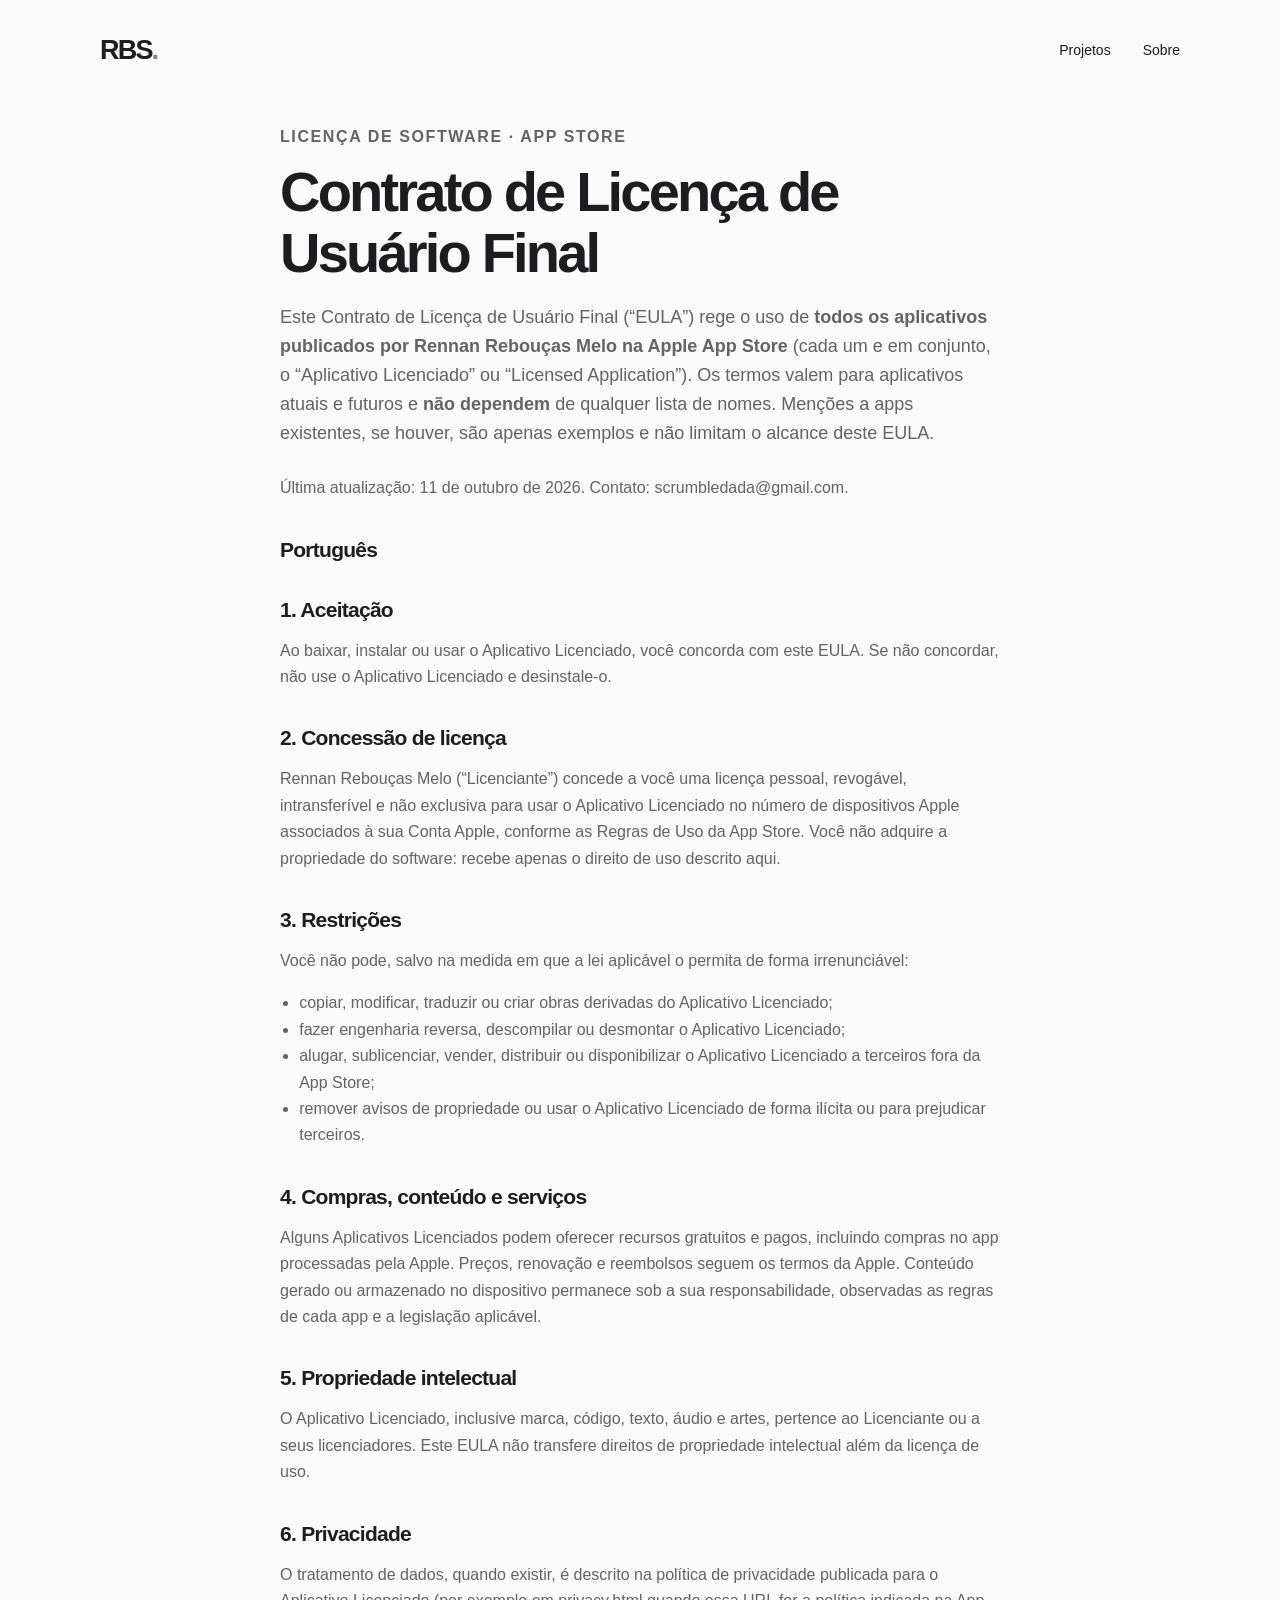
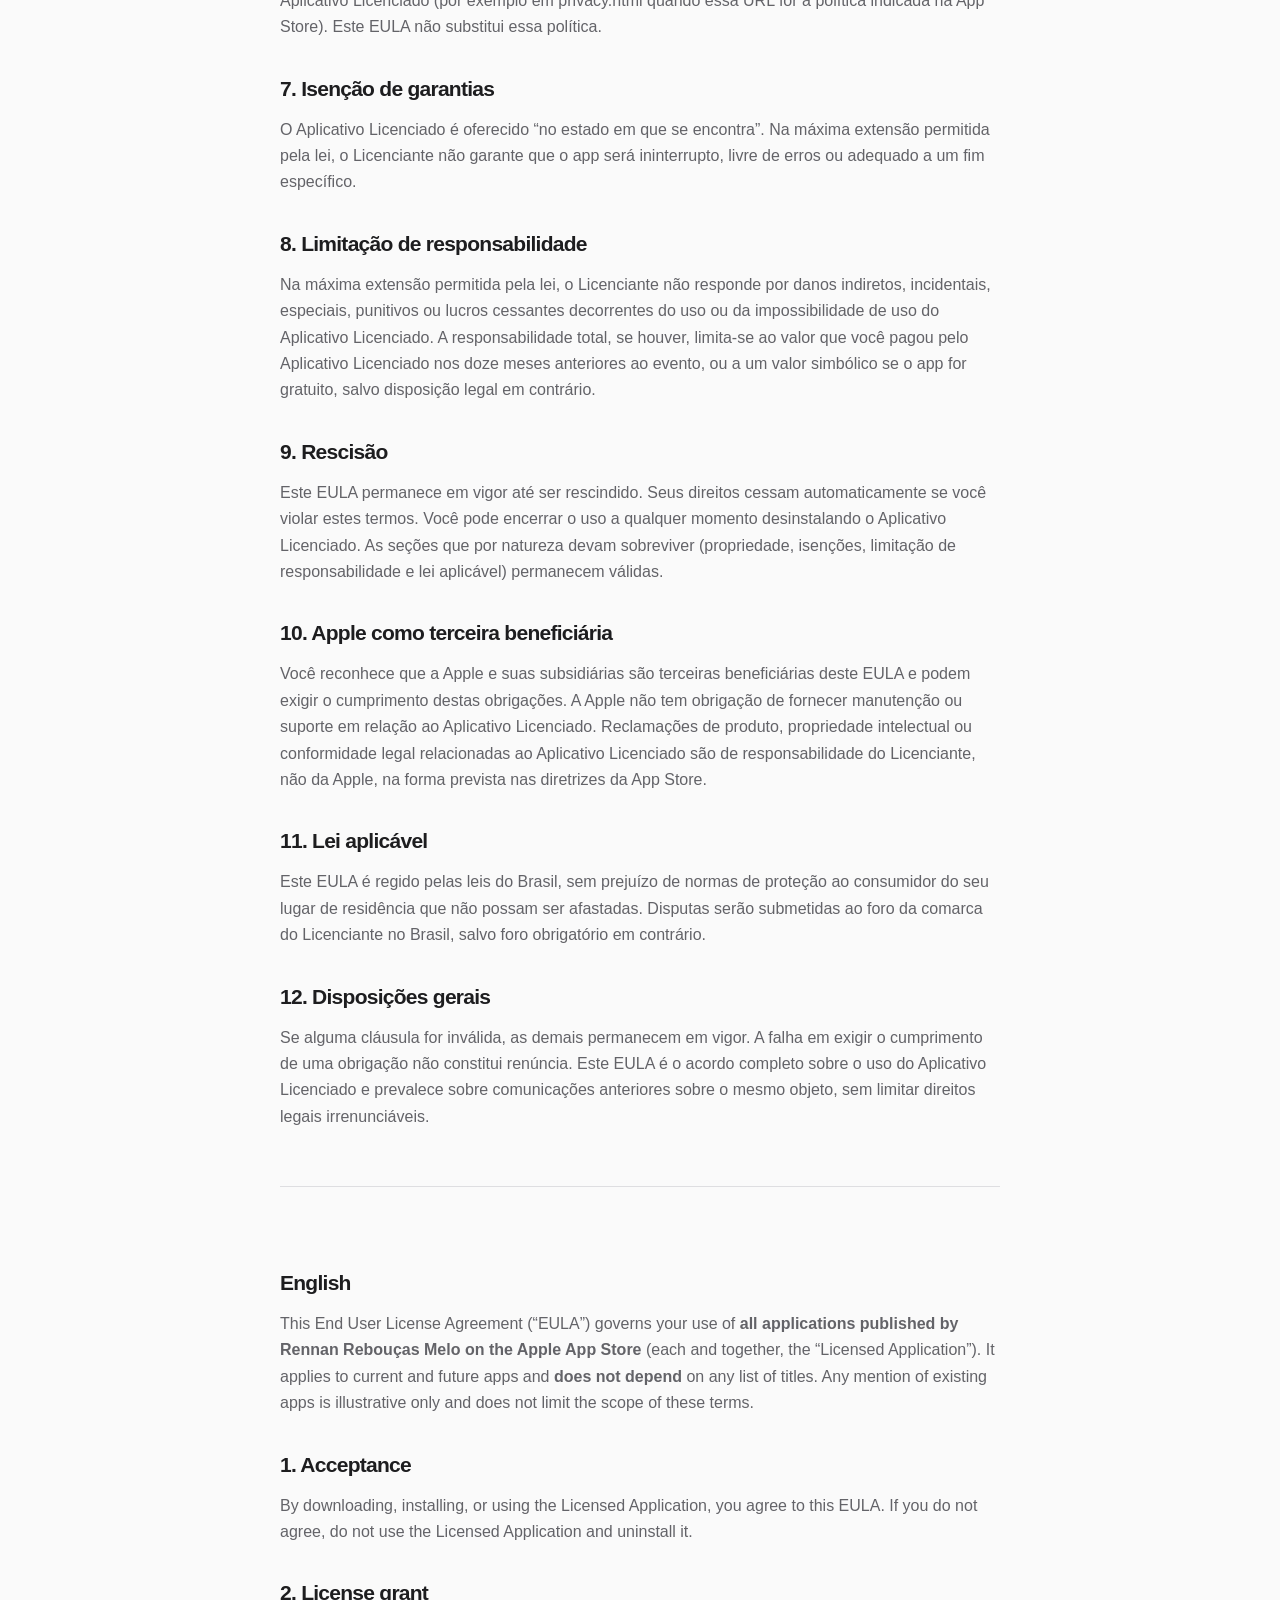
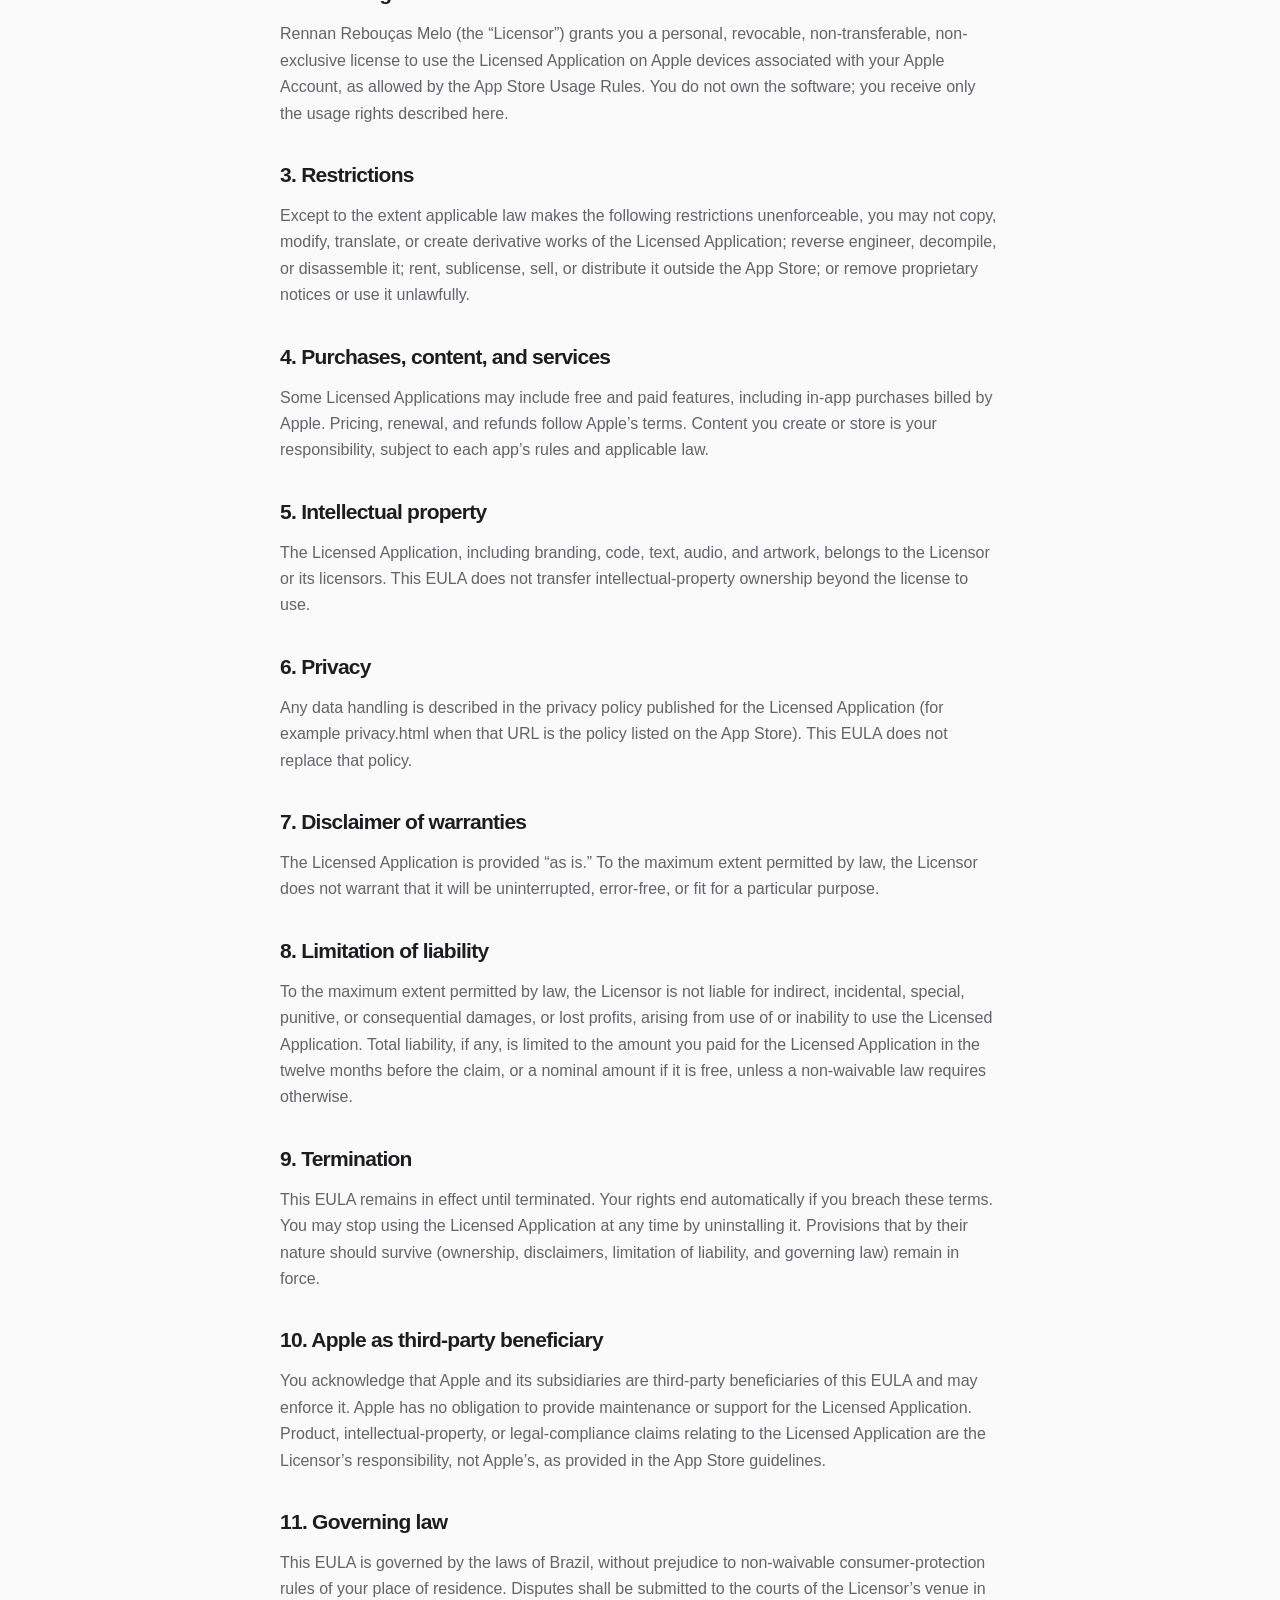
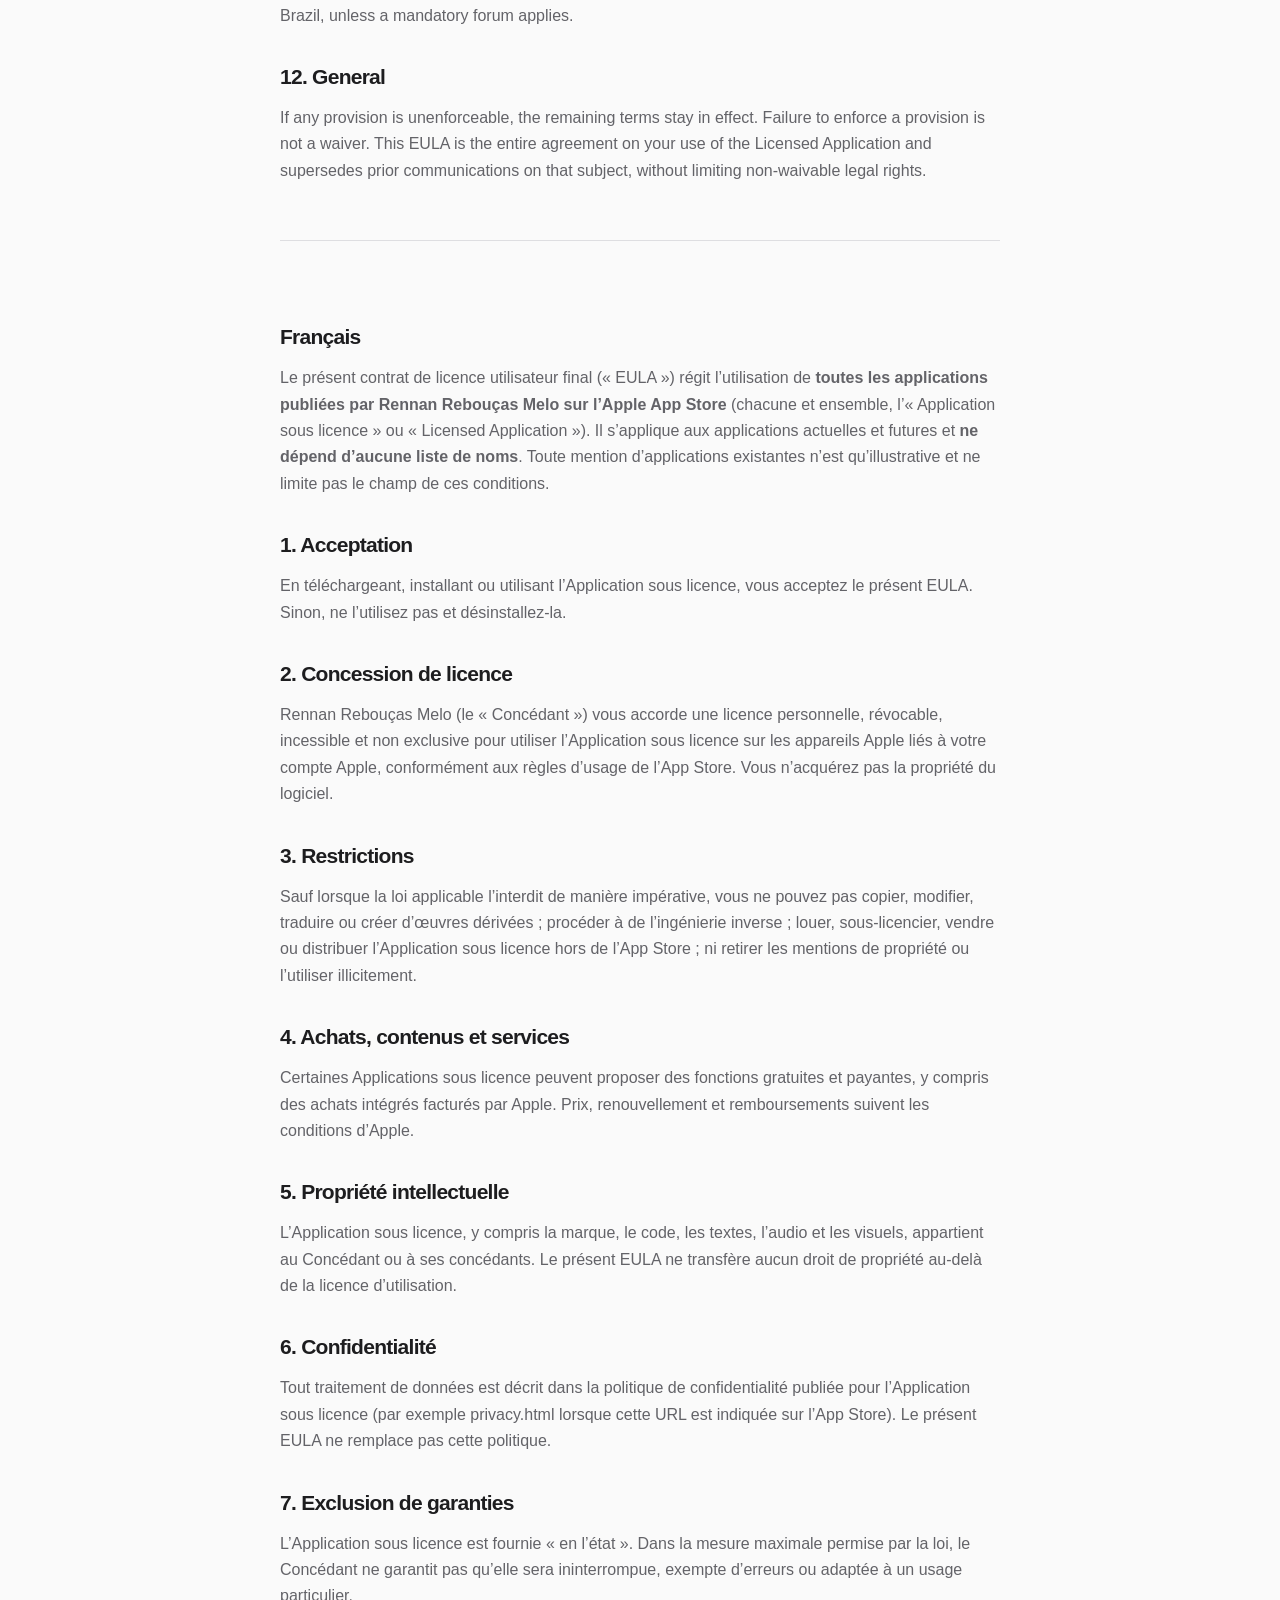
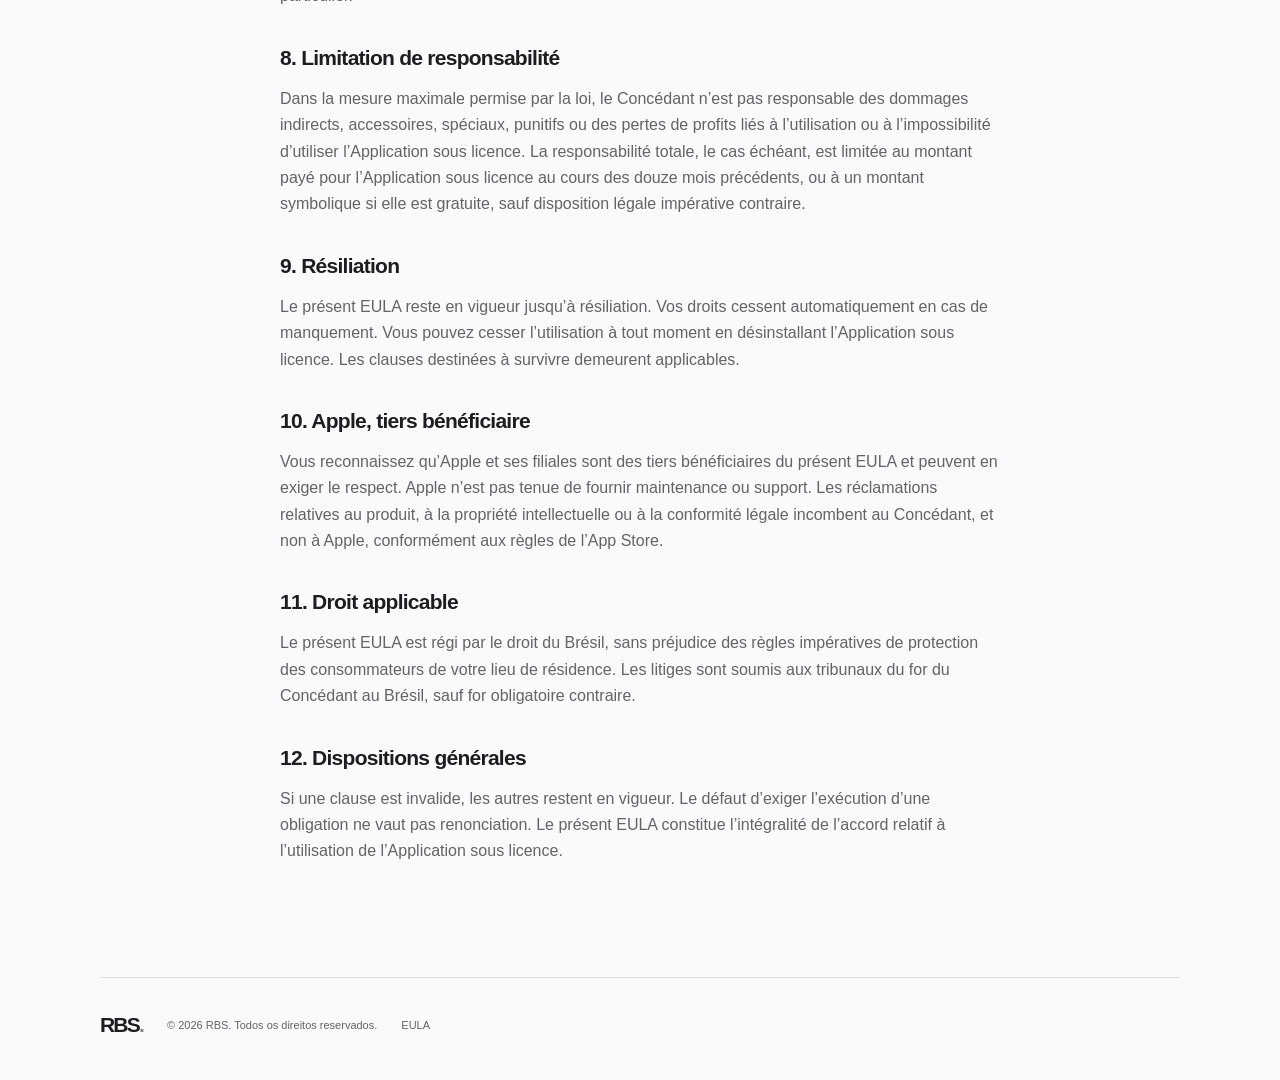
==== eula.html @ 94fc1ba0 "Replace placeholder tiles with cropped app icons and add a generic EULA. Use the home-screen screens" ====
<!DOCTYPE html>
<html lang="pt-BR">
<head>
  <meta charset="UTF-8">
  <meta name="viewport" content="width=device-width, initial-scale=1">
  <title>EULA — Rennan Rebouças Melo</title>
  <meta name="description" content="Contrato de Licença de Usuário Final aplicável a todos os aplicativos publicados por Rennan Rebouças Melo na Apple App Store.">
  <meta name="author" content="RBS">
  <meta name="theme-color" content="#fafafa">
  <link rel="icon" href="favicon.svg" type="image/svg+xml">
  <link rel="stylesheet" href="css/rbs.css">
</head>
<body>
  <a class="skip-link" href="#main">Pular para o conteúdo</a>
  <header class="site-header wrap">
    <a class="wordmark" href="./" aria-label="RBS">RBS<span aria-hidden="true">.</span></a>
    <nav aria-label="Principal">
      <a href="./#projects">Projetos</a>
      <a href="./#about">Sobre</a>
    </nav>
  </header>
  <main id="main" class="legal wrap">
    <p class="eyebrow">Licença de software · App Store</p>
    <h1>Contrato de Licença de Usuário Final</h1>
    <p class="legal-lead">Este Contrato de Licença de Usuário Final (“EULA”) rege o uso de <strong>todos os aplicativos publicados por Rennan Rebouças Melo na Apple App Store</strong> (cada um e em conjunto, o “Aplicativo Licenciado” ou “Licensed Application”). Os termos valem para aplicativos atuais e futuros e <strong>não dependem</strong> de qualquer lista de nomes. Menções a apps existentes, se houver, são apenas exemplos e não limitam o alcance deste EULA.</p>
    <p>Última atualização: 11 de outubro de 2026. Contato: <a href="mailto:scrumbledada@gmail.com">scrumbledada@gmail.com</a>.</p>

    <section lang="pt-BR" aria-labelledby="pt-title">
      <h2 id="pt-title">Português</h2>
      <h2>1. Aceitação</h2>
      <p>Ao baixar, instalar ou usar o Aplicativo Licenciado, você concorda com este EULA. Se não concordar, não use o Aplicativo Licenciado e desinstale-o.</p>
      <h2>2. Concessão de licença</h2>
      <p>Rennan Rebouças Melo (“Licenciante”) concede a você uma licença pessoal, revogável, intransferível e não exclusiva para usar o Aplicativo Licenciado no número de dispositivos Apple associados à sua Conta Apple, conforme as Regras de Uso da App Store. Você não adquire a propriedade do software: recebe apenas o direito de uso descrito aqui.</p>
      <h2>3. Restrições</h2>
      <p>Você não pode, salvo na medida em que a lei aplicável o permita de forma irrenunciável:</p>
      <ul>
        <li>copiar, modificar, traduzir ou criar obras derivadas do Aplicativo Licenciado;</li>
        <li>fazer engenharia reversa, descompilar ou desmontar o Aplicativo Licenciado;</li>
        <li>alugar, sublicenciar, vender, distribuir ou disponibilizar o Aplicativo Licenciado a terceiros fora da App Store;</li>
        <li>remover avisos de propriedade ou usar o Aplicativo Licenciado de forma ilícita ou para prejudicar terceiros.</li>
      </ul>
      <h2>4. Compras, conteúdo e serviços</h2>
      <p>Alguns Aplicativos Licenciados podem oferecer recursos gratuitos e pagos, incluindo compras no app processadas pela Apple. Preços, renovação e reembolsos seguem os termos da Apple. Conteúdo gerado ou armazenado no dispositivo permanece sob a sua responsabilidade, observadas as regras de cada app e a legislação aplicável.</p>
      <h2>5. Propriedade intelectual</h2>
      <p>O Aplicativo Licenciado, inclusive marca, código, texto, áudio e artes, pertence ao Licenciante ou a seus licenciadores. Este EULA não transfere direitos de propriedade intelectual além da licença de uso.</p>
      <h2>6. Privacidade</h2>
      <p>O tratamento de dados, quando existir, é descrito na política de privacidade publicada para o Aplicativo Licenciado (por exemplo em <a href="privacy.html">privacy.html</a> quando essa URL for a política indicada na App Store). Este EULA não substitui essa política.</p>
      <h2>7. Isenção de garantias</h2>
      <p>O Aplicativo Licenciado é oferecido “no estado em que se encontra”. Na máxima extensão permitida pela lei, o Licenciante não garante que o app será ininterrupto, livre de erros ou adequado a um fim específico.</p>
      <h2>8. Limitação de responsabilidade</h2>
      <p>Na máxima extensão permitida pela lei, o Licenciante não responde por danos indiretos, incidentais, especiais, punitivos ou lucros cessantes decorrentes do uso ou da impossibilidade de uso do Aplicativo Licenciado. A responsabilidade total, se houver, limita-se ao valor que você pagou pelo Aplicativo Licenciado nos doze meses anteriores ao evento, ou a um valor simbólico se o app for gratuito, salvo disposição legal em contrário.</p>
      <h2>9. Rescisão</h2>
      <p>Este EULA permanece em vigor até ser rescindido. Seus direitos cessam automaticamente se você violar estes termos. Você pode encerrar o uso a qualquer momento desinstalando o Aplicativo Licenciado. As seções que por natureza devam sobreviver (propriedade, isenções, limitação de responsabilidade e lei aplicável) permanecem válidas.</p>
      <h2>10. Apple como terceira beneficiária</h2>
      <p>Você reconhece que a Apple e suas subsidiárias são terceiras beneficiárias deste EULA e podem exigir o cumprimento destas obrigações. A Apple não tem obrigação de fornecer manutenção ou suporte em relação ao Aplicativo Licenciado. Reclamações de produto, propriedade intelectual ou conformidade legal relacionadas ao Aplicativo Licenciado são de responsabilidade do Licenciante, não da Apple, na forma prevista nas diretrizes da App Store.</p>
      <h2>11. Lei aplicável</h2>
      <p>Este EULA é regido pelas leis do Brasil, sem prejuízo de normas de proteção ao consumidor do seu lugar de residência que não possam ser afastadas. Disputas serão submetidas ao foro da comarca do Licenciante no Brasil, salvo foro obrigatório em contrário.</p>
      <h2>12. Disposições gerais</h2>
      <p>Se alguma cláusula for inválida, as demais permanecem em vigor. A falha em exigir o cumprimento de uma obrigação não constitui renúncia. Este EULA é o acordo completo sobre o uso do Aplicativo Licenciado e prevalece sobre comunicações anteriores sobre o mesmo objeto, sem limitar direitos legais irrenunciáveis.</p>
    </section>

    <section class="legal-lang" lang="en" aria-labelledby="en-title">
      <h2 id="en-title">English</h2>
      <p>This End User License Agreement (“EULA”) governs your use of <strong>all applications published by Rennan Rebouças Melo on the Apple App Store</strong> (each and together, the “Licensed Application”). It applies to current and future apps and <strong>does not depend</strong> on any list of titles. Any mention of existing apps is illustrative only and does not limit the scope of these terms.</p>
      <h2>1. Acceptance</h2>
      <p>By downloading, installing, or using the Licensed Application, you agree to this EULA. If you do not agree, do not use the Licensed Application and uninstall it.</p>
      <h2>2. License grant</h2>
      <p>Rennan Rebouças Melo (the “Licensor”) grants you a personal, revocable, non-transferable, non-exclusive license to use the Licensed Application on Apple devices associated with your Apple Account, as allowed by the App Store Usage Rules. You do not own the software; you receive only the usage rights described here.</p>
      <h2>3. Restrictions</h2>
      <p>Except to the extent applicable law makes the following restrictions unenforceable, you may not copy, modify, translate, or create derivative works of the Licensed Application; reverse engineer, decompile, or disassemble it; rent, sublicense, sell, or distribute it outside the App Store; or remove proprietary notices or use it unlawfully.</p>
      <h2>4. Purchases, content, and services</h2>
      <p>Some Licensed Applications may include free and paid features, including in-app purchases billed by Apple. Pricing, renewal, and refunds follow Apple’s terms. Content you create or store is your responsibility, subject to each app’s rules and applicable law.</p>
      <h2>5. Intellectual property</h2>
      <p>The Licensed Application, including branding, code, text, audio, and artwork, belongs to the Licensor or its licensors. This EULA does not transfer intellectual-property ownership beyond the license to use.</p>
      <h2>6. Privacy</h2>
      <p>Any data handling is described in the privacy policy published for the Licensed Application (for example <a href="privacy.html">privacy.html</a> when that URL is the policy listed on the App Store). This EULA does not replace that policy.</p>
      <h2>7. Disclaimer of warranties</h2>
      <p>The Licensed Application is provided “as is.” To the maximum extent permitted by law, the Licensor does not warrant that it will be uninterrupted, error-free, or fit for a particular purpose.</p>
      <h2>8. Limitation of liability</h2>
      <p>To the maximum extent permitted by law, the Licensor is not liable for indirect, incidental, special, punitive, or consequential damages, or lost profits, arising from use of or inability to use the Licensed Application. Total liability, if any, is limited to the amount you paid for the Licensed Application in the twelve months before the claim, or a nominal amount if it is free, unless a non-waivable law requires otherwise.</p>
      <h2>9. Termination</h2>
      <p>This EULA remains in effect until terminated. Your rights end automatically if you breach these terms. You may stop using the Licensed Application at any time by uninstalling it. Provisions that by their nature should survive (ownership, disclaimers, limitation of liability, and governing law) remain in force.</p>
      <h2>10. Apple as third-party beneficiary</h2>
      <p>You acknowledge that Apple and its subsidiaries are third-party beneficiaries of this EULA and may enforce it. Apple has no obligation to provide maintenance or support for the Licensed Application. Product, intellectual-property, or legal-compliance claims relating to the Licensed Application are the Licensor’s responsibility, not Apple’s, as provided in the App Store guidelines.</p>
      <h2>11. Governing law</h2>
      <p>This EULA is governed by the laws of Brazil, without prejudice to non-waivable consumer-protection rules of your place of residence. Disputes shall be submitted to the courts of the Licensor’s venue in Brazil, unless a mandatory forum applies.</p>
      <h2>12. General</h2>
      <p>If any provision is unenforceable, the remaining terms stay in effect. Failure to enforce a provision is not a waiver. This EULA is the entire agreement on your use of the Licensed Application and supersedes prior communications on that subject, without limiting non-waivable legal rights.</p>
    </section>

    <section class="legal-lang" lang="fr" aria-labelledby="fr-title">
      <h2 id="fr-title">Français</h2>
      <p>Le présent contrat de licence utilisateur final («&nbsp;EULA&nbsp;») régit l’utilisation de <strong>toutes les applications publiées par Rennan Rebouças Melo sur l’Apple App Store</strong> (chacune et ensemble, l’«&nbsp;Application sous licence&nbsp;» ou «&nbsp;Licensed Application&nbsp;»). Il s’applique aux applications actuelles et futures et <strong>ne dépend d’aucune liste de noms</strong>. Toute mention d’applications existantes n’est qu’illustrative et ne limite pas le champ de ces conditions.</p>
      <h2>1. Acceptation</h2>
      <p>En téléchargeant, installant ou utilisant l’Application sous licence, vous acceptez le présent EULA. Sinon, ne l’utilisez pas et désinstallez-la.</p>
      <h2>2. Concession de licence</h2>
      <p>Rennan Rebouças Melo (le «&nbsp;Concédant&nbsp;») vous accorde une licence personnelle, révocable, incessible et non exclusive pour utiliser l’Application sous licence sur les appareils Apple liés à votre compte Apple, conformément aux règles d’usage de l’App Store. Vous n’acquérez pas la propriété du logiciel.</p>
      <h2>3. Restrictions</h2>
      <p>Sauf lorsque la loi applicable l’interdit de manière impérative, vous ne pouvez pas copier, modifier, traduire ou créer d’œuvres dérivées ; procéder à de l’ingénierie inverse ; louer, sous-licencier, vendre ou distribuer l’Application sous licence hors de l’App Store ; ni retirer les mentions de propriété ou l’utiliser illicitement.</p>
      <h2>4. Achats, contenus et services</h2>
      <p>Certaines Applications sous licence peuvent proposer des fonctions gratuites et payantes, y compris des achats intégrés facturés par Apple. Prix, renouvellement et remboursements suivent les conditions d’Apple.</p>
      <h2>5. Propriété intellectuelle</h2>
      <p>L’Application sous licence, y compris la marque, le code, les textes, l’audio et les visuels, appartient au Concédant ou à ses concédants. Le présent EULA ne transfère aucun droit de propriété au-delà de la licence d’utilisation.</p>
      <h2>6. Confidentialité</h2>
      <p>Tout traitement de données est décrit dans la politique de confidentialité publiée pour l’Application sous licence (par exemple <a href="privacy.html">privacy.html</a> lorsque cette URL est indiquée sur l’App Store). Le présent EULA ne remplace pas cette politique.</p>
      <h2>7. Exclusion de garanties</h2>
      <p>L’Application sous licence est fournie «&nbsp;en l’état&nbsp;». Dans la mesure maximale permise par la loi, le Concédant ne garantit pas qu’elle sera ininterrompue, exempte d’erreurs ou adaptée à un usage particulier.</p>
      <h2>8. Limitation de responsabilité</h2>
      <p>Dans la mesure maximale permise par la loi, le Concédant n’est pas responsable des dommages indirects, accessoires, spéciaux, punitifs ou des pertes de profits liés à l’utilisation ou à l’impossibilité d’utiliser l’Application sous licence. La responsabilité totale, le cas échéant, est limitée au montant payé pour l’Application sous licence au cours des douze mois précédents, ou à un montant symbolique si elle est gratuite, sauf disposition légale impérative contraire.</p>
      <h2>9. Résiliation</h2>
      <p>Le présent EULA reste en vigueur jusqu’à résiliation. Vos droits cessent automatiquement en cas de manquement. Vous pouvez cesser l’utilisation à tout moment en désinstallant l’Application sous licence. Les clauses destinées à survivre demeurent applicables.</p>
      <h2>10. Apple, tiers bénéficiaire</h2>
      <p>Vous reconnaissez qu’Apple et ses filiales sont des tiers bénéficiaires du présent EULA et peuvent en exiger le respect. Apple n’est pas tenue de fournir maintenance ou support. Les réclamations relatives au produit, à la propriété intellectuelle ou à la conformité légale incombent au Concédant, et non à Apple, conformément aux règles de l’App Store.</p>
      <h2>11. Droit applicable</h2>
      <p>Le présent EULA est régi par le droit du Brésil, sans préjudice des règles impératives de protection des consommateurs de votre lieu de résidence. Les litiges sont soumis aux tribunaux du for du Concédant au Brésil, sauf for obligatoire contraire.</p>
      <h2>12. Dispositions générales</h2>
      <p>Si une clause est invalide, les autres restent en vigueur. Le défaut d’exiger l’exécution d’une obligation ne vaut pas renonciation. Le présent EULA constitue l’intégralité de l’accord relatif à l’utilisation de l’Application sous licence.</p>
    </section>
  </main>
  <footer class="site-footer wrap">
    <div class="footer-brand"><a class="wordmark" href="./" aria-label="RBS">RBS<span aria-hidden="true">.</span></a><p>© 2026 RBS. Todos os direitos reservados.</p><a class="footer-legal" href="eula.html">EULA</a></div>
  </footer>
</body>
</html>
---- css/rbs.css ----
:root{color-scheme:light;--ink:#1d1d1f;--muted:#636368;--blue:#0066cc;--paper:#fafafa;font-family:-apple-system,BlinkMacSystemFont,"Segoe UI",sans-serif;color:var(--ink);background:var(--paper);font-synthesis:none}
*{box-sizing:border-box}body{margin:0}a{color:inherit;text-decoration:none}button{font:inherit}a,button{-webkit-tap-highlight-color:transparent}a:focus-visible,button:focus-visible{outline:3px solid var(--blue);outline-offset:6px}a:hover{color:var(--blue)}.wrap{width:min(1080px,calc(100% - 64px));margin-inline:auto}.site-header{height:100px;display:flex;align-items:center;justify-content:space-between}.wordmark{font-size:27px;font-weight:750;letter-spacing:-1.8px}.wordmark span{color:#85858b}.site-header nav{display:flex;gap:32px;font-size:14px}.hero{padding-block:105px 115px}.eyebrow{font-size:12px;font-weight:600;letter-spacing:.1em;text-transform:uppercase;color:var(--muted);margin:0 0 24px}h1{font-size:clamp(64px,8.4vw,104px);line-height:1.02;letter-spacing:-.065em;font-weight:650;margin:0;white-space:pre-line}.intro{max-width:465px;font-size:22px;line-height:1.5;color:var(--muted);margin:30px 0 25px}.text-link{color:var(--blue);font-size:15px}.text-link span+span{margin-left:8px}.section-heading{display:flex;align-items:center;justify-content:space-between;margin-bottom:25px}h2{font-size:21px;font-weight:600;letter-spacing:-.035em;margin:0}.project-count{font-size:12px;color:var(--muted)}.project-card{display:grid;grid-template-columns:1fr 1fr;background:#f0f0f2;border:1px solid #e7e7e9;border-radius:24px;overflow:hidden;min-height:400px}.project-card+.project-card{margin-top:24px}.project-art{background:radial-gradient(ellipse at 50% 45%,#233864,#0b1125 75%);display:flex;flex-direction:column;justify-content:center;align-items:center;padding:38px;gap:18px}.project-art img{width:min(250px,100%);height:auto;object-fit:contain;image-rendering:pixelated;filter:drop-shadow(0 16px 28px #0005)}.project-art img[src*="/apps/"]{image-rendering:auto}.art-caption{color:#b8c9ec;font-size:11px;font-weight:600;letter-spacing:.15em}.project-content{padding:64px 48px;align-self:center}.project-content .eyebrow{margin-bottom:16px;font-size:11px}.project-content h3{font-size:40px;font-weight:600;letter-spacing:-.045em;margin:0 0 18px}.project-content>p:not(.eyebrow){font-size:17px;line-height:1.6;color:var(--muted);max-width:350px;margin:0 0 28px}.button{display:inline-flex;align-items:center;gap:24px;padding:14px 20px;border-radius:999px;background:var(--ink);color:white;font-size:14px;font-weight:500}.button:hover{background:#38383b;color:white}.about{padding-block:115px;display:grid;grid-template-columns:1fr 2fr;gap:45px}.about h2{padding-top:7px}.about-statement{font-size:clamp(30px,4vw,44px);line-height:1.15;letter-spacing:-.045em;margin:0 0 24px;font-weight:550;white-space:pre-line}.about-description{max-width:560px;color:var(--muted);font-size:18px;line-height:1.65;margin:0}.site-footer{border-top:1px solid #dedee1;display:flex;align-items:center;justify-content:space-between;gap:24px;padding-block:30px 38px}.footer-brand{display:flex;align-items:center;gap:24px}.footer-brand .wordmark{font-size:21px}.footer-brand p{font-size:11px;color:var(--muted)}.footer-legal{font-size:11px;color:var(--muted)}.legal{padding-block:24px 96px;max-width:720px}.legal .eyebrow{margin-bottom:12px}.legal h1{font-size:clamp(36px,5vw,56px);line-height:1.08;letter-spacing:-.05em;font-weight:650;margin:0 0 20px}.legal .legal-lead{font-size:18px;line-height:1.6;color:var(--muted);margin:0 0 28px}.legal h2{margin:36px 0 12px}.legal p,.legal li{font-size:16px;line-height:1.65;color:var(--muted)}.legal ul{padding-left:1.2em}.legal .legal-lang{margin-top:56px;padding-top:48px;border-top:1px solid #dedee1}.languages{display:flex;gap:4px}.languages button{border:0;background:transparent;color:var(--muted);font-size:11px;border-radius:6px;cursor:pointer;min-width:44px;min-height:44px}.languages button[aria-pressed=true]{color:var(--ink);font-weight:700;background:#ededf0}.skip-link{position:absolute;top:12px;left:16px;background:white;padding:12px;transform:translateY(-160%);z-index:5}.skip-link:focus{transform:translateY(0)}
@media(max-width:700px){.wrap{width:calc(100% - 40px)}.site-header{height:80px}.site-header nav{gap:24px}.hero{padding-block:65px 80px}.intro{font-size:19px;max-width:340px}.project-card{grid-template-columns:1fr}.project-art{min-height:300px;padding:28px}.project-art img{width:200px}.project-content{padding:34px 28px 40px}.project-content h3{font-size:34px}.about{grid-template-columns:1fr;gap:30px;padding-block:75px}.site-footer{align-items:flex-start}.footer-brand{align-items:flex-start;flex-direction:column;gap:8px}.footer-brand p{max-width:190px;line-height:1.6;margin:0}}
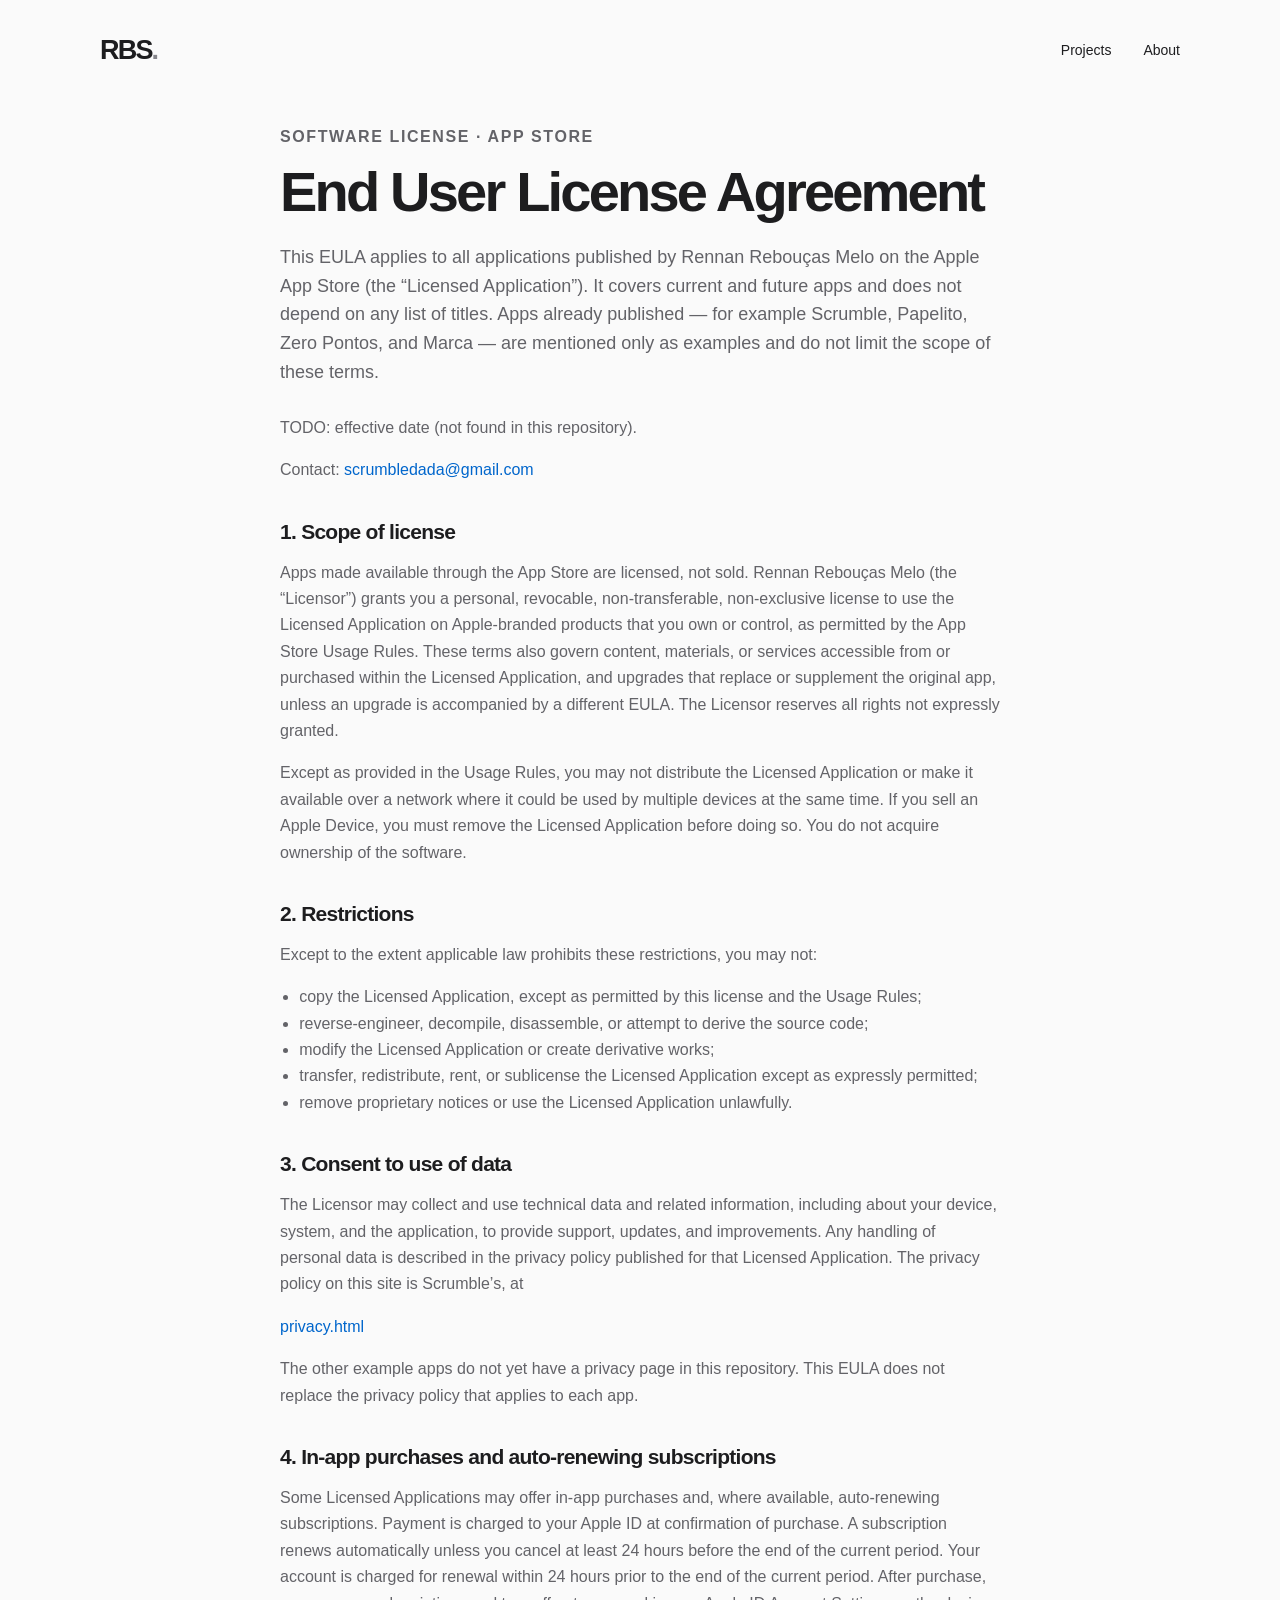
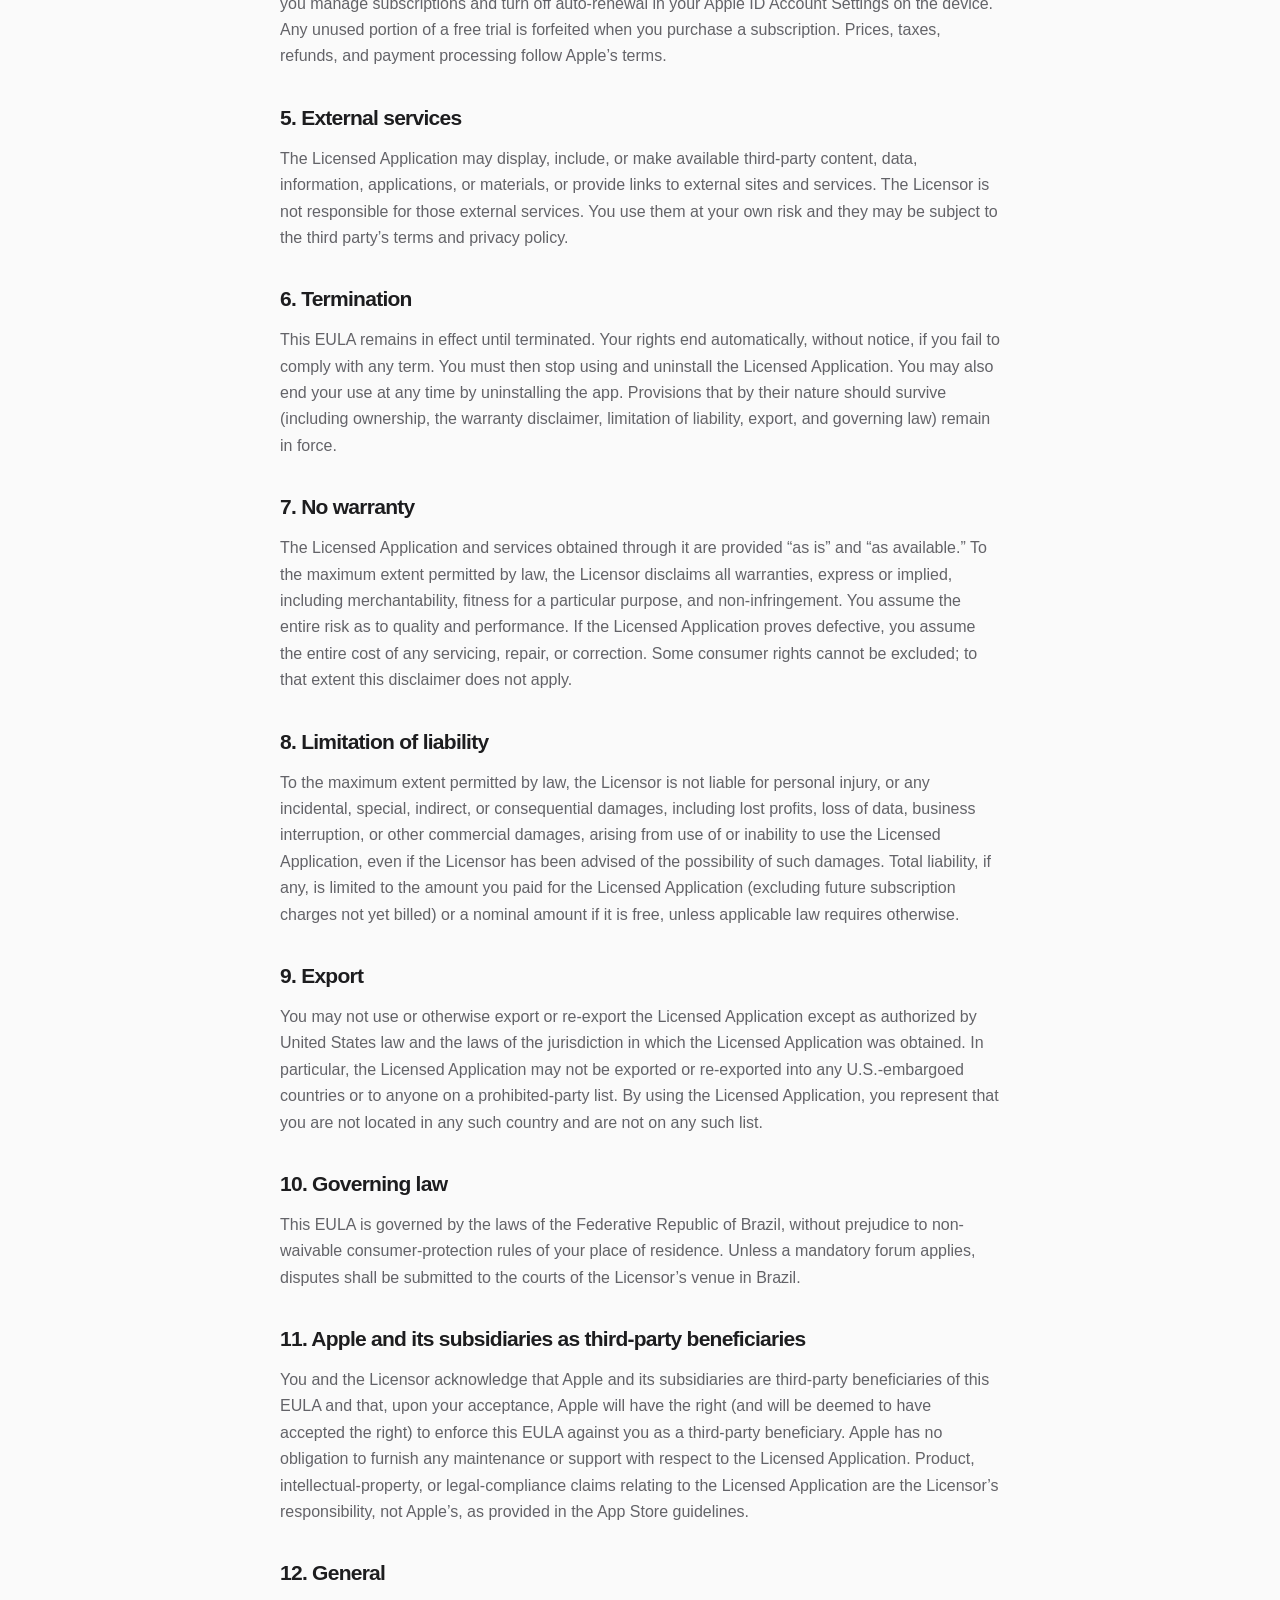
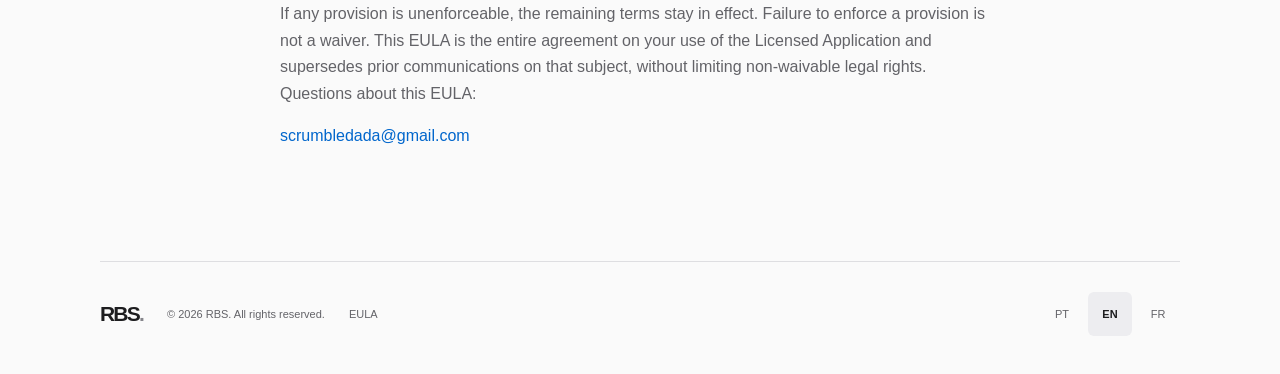
==== commit 605bdecb: "Rebuild the EULA to match the site chrome and Apple's standard structure. Use the shared PT/EN/FR i1" ====
--- a/eula.html
+++ b/eula.html
@@ -1,5 +1,5 @@
 <!DOCTYPE html>
-<html lang="pt-BR">
+<html lang="pt-BR" data-title="eulaTitle" data-meta="eulaMeta">
 <head>
   <meta charset="UTF-8">
   <meta name="viewport" content="width=device-width, initial-scale=1">
@@ -7,118 +7,84 @@
   <meta name="description" content="Contrato de Licença de Usuário Final aplicável a todos os aplicativos publicados por Rennan Rebouças Melo na Apple App Store.">
   <meta name="author" content="RBS">
   <meta name="theme-color" content="#fafafa">
+  <meta property="og:type" content="website">
+  <meta property="og:title" content="EULA — Rennan Rebouças Melo">
+  <meta property="og:description" content="Contrato de Licença de Usuário Final aplicável a todos os aplicativos publicados por Rennan Rebouças Melo na Apple App Store.">
   <link rel="icon" href="favicon.svg" type="image/svg+xml">
   <link rel="stylesheet" href="css/rbs.css">
+  <script src="js/rbs.js" defer></script>
 </head>
 <body>
-  <a class="skip-link" href="#main">Pular para o conteúdo</a>
+  <a class="skip-link" href="#main" data-copy="skip">Pular para o conteúdo</a>
   <header class="site-header wrap">
     <a class="wordmark" href="./" aria-label="RBS">RBS<span aria-hidden="true">.</span></a>
-    <nav aria-label="Principal">
-      <a href="./#projects">Projetos</a>
-      <a href="./#about">Sobre</a>
+    <nav data-label="navigation" aria-label="Principal">
+      <a href="./#projects" data-copy="projects">Projetos</a>
+      <a href="./#about" data-copy="about">Sobre</a>
     </nav>
   </header>
   <main id="main" class="legal wrap">
-    <p class="eyebrow">Licença de software · App Store</p>
-    <h1>Contrato de Licença de Usuário Final</h1>
-    <p class="legal-lead">Este Contrato de Licença de Usuário Final (“EULA”) rege o uso de <strong>todos os aplicativos publicados por Rennan Rebouças Melo na Apple App Store</strong> (cada um e em conjunto, o “Aplicativo Licenciado” ou “Licensed Application”). Os termos valem para aplicativos atuais e futuros e <strong>não dependem</strong> de qualquer lista de nomes. Menções a apps existentes, se houver, são apenas exemplos e não limitam o alcance deste EULA.</p>
-    <p>Última atualização: 11 de outubro de 2026. Contato: <a href="mailto:scrumbledada@gmail.com">scrumbledada@gmail.com</a>.</p>
+    <p class="eyebrow" data-copy="eulaEyebrow">Licença de software · App Store</p>
+    <h1 data-copy="eulaHeading">Contrato de Licença de Usuário Final</h1>
+    <p class="legal-lead" data-copy="eulaLead">Este EULA se aplica a todos os aplicativos publicados por Rennan Rebouças Melo na Apple App Store (o “Aplicativo Licenciado”). Vale para apps atuais e futuros e não depende de nenhuma lista de nomes. Apps já publicados — por exemplo Scrumble, Papelito, Zero Pontos e Marca — são citados só como exemplos e não limitam o alcance destes termos.</p>
+    <!-- TODO: replace with the official EULA effective date. None was found in this repo. -->
+    <p data-copy="eulaDate">TODO: data de vigência (não encontrada neste repositório).</p>
+    <p><span data-copy="eulaContactLabel">Contato:</span> <a href="mailto:scrumbledada@gmail.com">scrumbledada@gmail.com</a></p>
 
-    <section lang="pt-BR" aria-labelledby="pt-title">
-      <h2 id="pt-title">Português</h2>
-      <h2>1. Aceitação</h2>
-      <p>Ao baixar, instalar ou usar o Aplicativo Licenciado, você concorda com este EULA. Se não concordar, não use o Aplicativo Licenciado e desinstale-o.</p>
-      <h2>2. Concessão de licença</h2>
-      <p>Rennan Rebouças Melo (“Licenciante”) concede a você uma licença pessoal, revogável, intransferível e não exclusiva para usar o Aplicativo Licenciado no número de dispositivos Apple associados à sua Conta Apple, conforme as Regras de Uso da App Store. Você não adquire a propriedade do software: recebe apenas o direito de uso descrito aqui.</p>
-      <h2>3. Restrições</h2>
-      <p>Você não pode, salvo na medida em que a lei aplicável o permita de forma irrenunciável:</p>
-      <ul>
-        <li>copiar, modificar, traduzir ou criar obras derivadas do Aplicativo Licenciado;</li>
-        <li>fazer engenharia reversa, descompilar ou desmontar o Aplicativo Licenciado;</li>
-        <li>alugar, sublicenciar, vender, distribuir ou disponibilizar o Aplicativo Licenciado a terceiros fora da App Store;</li>
-        <li>remover avisos de propriedade ou usar o Aplicativo Licenciado de forma ilícita ou para prejudicar terceiros.</li>
-      </ul>
-      <h2>4. Compras, conteúdo e serviços</h2>
-      <p>Alguns Aplicativos Licenciados podem oferecer recursos gratuitos e pagos, incluindo compras no app processadas pela Apple. Preços, renovação e reembolsos seguem os termos da Apple. Conteúdo gerado ou armazenado no dispositivo permanece sob a sua responsabilidade, observadas as regras de cada app e a legislação aplicável.</p>
-      <h2>5. Propriedade intelectual</h2>
-      <p>O Aplicativo Licenciado, inclusive marca, código, texto, áudio e artes, pertence ao Licenciante ou a seus licenciadores. Este EULA não transfere direitos de propriedade intelectual além da licença de uso.</p>
-      <h2>6. Privacidade</h2>
-      <p>O tratamento de dados, quando existir, é descrito na política de privacidade publicada para o Aplicativo Licenciado (por exemplo em <a href="privacy.html">privacy.html</a> quando essa URL for a política indicada na App Store). Este EULA não substitui essa política.</p>
-      <h2>7. Isenção de garantias</h2>
-      <p>O Aplicativo Licenciado é oferecido “no estado em que se encontra”. Na máxima extensão permitida pela lei, o Licenciante não garante que o app será ininterrupto, livre de erros ou adequado a um fim específico.</p>
-      <h2>8. Limitação de responsabilidade</h2>
-      <p>Na máxima extensão permitida pela lei, o Licenciante não responde por danos indiretos, incidentais, especiais, punitivos ou lucros cessantes decorrentes do uso ou da impossibilidade de uso do Aplicativo Licenciado. A responsabilidade total, se houver, limita-se ao valor que você pagou pelo Aplicativo Licenciado nos doze meses anteriores ao evento, ou a um valor simbólico se o app for gratuito, salvo disposição legal em contrário.</p>
-      <h2>9. Rescisão</h2>
-      <p>Este EULA permanece em vigor até ser rescindido. Seus direitos cessam automaticamente se você violar estes termos. Você pode encerrar o uso a qualquer momento desinstalando o Aplicativo Licenciado. As seções que por natureza devam sobreviver (propriedade, isenções, limitação de responsabilidade e lei aplicável) permanecem válidas.</p>
-      <h2>10. Apple como terceira beneficiária</h2>
-      <p>Você reconhece que a Apple e suas subsidiárias são terceiras beneficiárias deste EULA e podem exigir o cumprimento destas obrigações. A Apple não tem obrigação de fornecer manutenção ou suporte em relação ao Aplicativo Licenciado. Reclamações de produto, propriedade intelectual ou conformidade legal relacionadas ao Aplicativo Licenciado são de responsabilidade do Licenciante, não da Apple, na forma prevista nas diretrizes da App Store.</p>
-      <h2>11. Lei aplicável</h2>
-      <p>Este EULA é regido pelas leis do Brasil, sem prejuízo de normas de proteção ao consumidor do seu lugar de residência que não possam ser afastadas. Disputas serão submetidas ao foro da comarca do Licenciante no Brasil, salvo foro obrigatório em contrário.</p>
-      <h2>12. Disposições gerais</h2>
-      <p>Se alguma cláusula for inválida, as demais permanecem em vigor. A falha em exigir o cumprimento de uma obrigação não constitui renúncia. Este EULA é o acordo completo sobre o uso do Aplicativo Licenciado e prevalece sobre comunicações anteriores sobre o mesmo objeto, sem limitar direitos legais irrenunciáveis.</p>
-    </section>
+    <h2 data-copy="eulaHLicense">1. Escopo da licença</h2>
+    <p data-copy="eulaPLicense">Os aplicativos disponibilizados na App Store são licenciados, não vendidos. Rennan Rebouças Melo (“Licenciante”) concede a você uma licença pessoal, revogável, intransferível e não exclusiva para usar o Aplicativo Licenciado em produtos da marca Apple que você possui ou controla, conforme as Regras de Uso da App Store. Estes termos também regem conteúdos, materiais ou serviços acessíveis ou adquiridos no Aplicativo Licenciado, bem como atualizações que substituam ou complementem o app original, salvo se a atualização vier com outro EULA. O Licenciante reserva todos os direitos não concedidos de forma expressa.</p>
+    <p data-copy="eulaPLicense2">Exceto o permitido pelas Regras de Uso, você não pode distribuir o Aplicativo Licenciado nem disponibilizá-lo em uma rede para uso simultâneo em vários aparelhos. Se vender um dispositivo Apple, remova o Aplicativo Licenciado antes da venda. Você não adquire a propriedade do software.</p>
 
-    <section class="legal-lang" lang="en" aria-labelledby="en-title">
-      <h2 id="en-title">English</h2>
-      <p>This End User License Agreement (“EULA”) governs your use of <strong>all applications published by Rennan Rebouças Melo on the Apple App Store</strong> (each and together, the “Licensed Application”). It applies to current and future apps and <strong>does not depend</strong> on any list of titles. Any mention of existing apps is illustrative only and does not limit the scope of these terms.</p>
-      <h2>1. Acceptance</h2>
-      <p>By downloading, installing, or using the Licensed Application, you agree to this EULA. If you do not agree, do not use the Licensed Application and uninstall it.</p>
-      <h2>2. License grant</h2>
-      <p>Rennan Rebouças Melo (the “Licensor”) grants you a personal, revocable, non-transferable, non-exclusive license to use the Licensed Application on Apple devices associated with your Apple Account, as allowed by the App Store Usage Rules. You do not own the software; you receive only the usage rights described here.</p>
-      <h2>3. Restrictions</h2>
-      <p>Except to the extent applicable law makes the following restrictions unenforceable, you may not copy, modify, translate, or create derivative works of the Licensed Application; reverse engineer, decompile, or disassemble it; rent, sublicense, sell, or distribute it outside the App Store; or remove proprietary notices or use it unlawfully.</p>
-      <h2>4. Purchases, content, and services</h2>
-      <p>Some Licensed Applications may include free and paid features, including in-app purchases billed by Apple. Pricing, renewal, and refunds follow Apple’s terms. Content you create or store is your responsibility, subject to each app’s rules and applicable law.</p>
-      <h2>5. Intellectual property</h2>
-      <p>The Licensed Application, including branding, code, text, audio, and artwork, belongs to the Licensor or its licensors. This EULA does not transfer intellectual-property ownership beyond the license to use.</p>
-      <h2>6. Privacy</h2>
-      <p>Any data handling is described in the privacy policy published for the Licensed Application (for example <a href="privacy.html">privacy.html</a> when that URL is the policy listed on the App Store). This EULA does not replace that policy.</p>
-      <h2>7. Disclaimer of warranties</h2>
-      <p>The Licensed Application is provided “as is.” To the maximum extent permitted by law, the Licensor does not warrant that it will be uninterrupted, error-free, or fit for a particular purpose.</p>
-      <h2>8. Limitation of liability</h2>
-      <p>To the maximum extent permitted by law, the Licensor is not liable for indirect, incidental, special, punitive, or consequential damages, or lost profits, arising from use of or inability to use the Licensed Application. Total liability, if any, is limited to the amount you paid for the Licensed Application in the twelve months before the claim, or a nominal amount if it is free, unless a non-waivable law requires otherwise.</p>
-      <h2>9. Termination</h2>
-      <p>This EULA remains in effect until terminated. Your rights end automatically if you breach these terms. You may stop using the Licensed Application at any time by uninstalling it. Provisions that by their nature should survive (ownership, disclaimers, limitation of liability, and governing law) remain in force.</p>
-      <h2>10. Apple as third-party beneficiary</h2>
-      <p>You acknowledge that Apple and its subsidiaries are third-party beneficiaries of this EULA and may enforce it. Apple has no obligation to provide maintenance or support for the Licensed Application. Product, intellectual-property, or legal-compliance claims relating to the Licensed Application are the Licensor’s responsibility, not Apple’s, as provided in the App Store guidelines.</p>
-      <h2>11. Governing law</h2>
-      <p>This EULA is governed by the laws of Brazil, without prejudice to non-waivable consumer-protection rules of your place of residence. Disputes shall be submitted to the courts of the Licensor’s venue in Brazil, unless a mandatory forum applies.</p>
-      <h2>12. General</h2>
-      <p>If any provision is unenforceable, the remaining terms stay in effect. Failure to enforce a provision is not a waiver. This EULA is the entire agreement on your use of the Licensed Application and supersedes prior communications on that subject, without limiting non-waivable legal rights.</p>
-    </section>
+    <h2 data-copy="eulaHRestrict">2. Restrições</h2>
+    <p data-copy="eulaPRestrict">Salvo na medida em que a lei aplicável proíba estas restrições, você não pode:</p>
+    <ul>
+      <li data-copy="eulaR1">copiar o Aplicativo Licenciado, exceto conforme esta licença e as Regras de Uso;</li>
+      <li data-copy="eulaR2">fazer engenharia reversa, descompilar, desmontar ou tentar obter o código-fonte;</li>
+      <li data-copy="eulaR3">modificar o Aplicativo Licenciado ou criar obras derivadas;</li>
+      <li data-copy="eulaR4">transferir, redistribuir, alugar ou sublicenciar o Aplicativo Licenciado, exceto se expressamente permitido;</li>
+      <li data-copy="eulaR5">remover avisos de propriedade ou usar o Aplicativo Licenciado de forma ilícita.</li>
+    </ul>
 
-    <section class="legal-lang" lang="fr" aria-labelledby="fr-title">
-      <h2 id="fr-title">Français</h2>
-      <p>Le présent contrat de licence utilisateur final («&nbsp;EULA&nbsp;») régit l’utilisation de <strong>toutes les applications publiées par Rennan Rebouças Melo sur l’Apple App Store</strong> (chacune et ensemble, l’«&nbsp;Application sous licence&nbsp;» ou «&nbsp;Licensed Application&nbsp;»). Il s’applique aux applications actuelles et futures et <strong>ne dépend d’aucune liste de noms</strong>. Toute mention d’applications existantes n’est qu’illustrative et ne limite pas le champ de ces conditions.</p>
-      <h2>1. Acceptation</h2>
-      <p>En téléchargeant, installant ou utilisant l’Application sous licence, vous acceptez le présent EULA. Sinon, ne l’utilisez pas et désinstallez-la.</p>
-      <h2>2. Concession de licence</h2>
-      <p>Rennan Rebouças Melo (le «&nbsp;Concédant&nbsp;») vous accorde une licence personnelle, révocable, incessible et non exclusive pour utiliser l’Application sous licence sur les appareils Apple liés à votre compte Apple, conformément aux règles d’usage de l’App Store. Vous n’acquérez pas la propriété du logiciel.</p>
-      <h2>3. Restrictions</h2>
-      <p>Sauf lorsque la loi applicable l’interdit de manière impérative, vous ne pouvez pas copier, modifier, traduire ou créer d’œuvres dérivées ; procéder à de l’ingénierie inverse ; louer, sous-licencier, vendre ou distribuer l’Application sous licence hors de l’App Store ; ni retirer les mentions de propriété ou l’utiliser illicitement.</p>
-      <h2>4. Achats, contenus et services</h2>
-      <p>Certaines Applications sous licence peuvent proposer des fonctions gratuites et payantes, y compris des achats intégrés facturés par Apple. Prix, renouvellement et remboursements suivent les conditions d’Apple.</p>
-      <h2>5. Propriété intellectuelle</h2>
-      <p>L’Application sous licence, y compris la marque, le code, les textes, l’audio et les visuels, appartient au Concédant ou à ses concédants. Le présent EULA ne transfère aucun droit de propriété au-delà de la licence d’utilisation.</p>
-      <h2>6. Confidentialité</h2>
-      <p>Tout traitement de données est décrit dans la politique de confidentialité publiée pour l’Application sous licence (par exemple <a href="privacy.html">privacy.html</a> lorsque cette URL est indiquée sur l’App Store). Le présent EULA ne remplace pas cette politique.</p>
-      <h2>7. Exclusion de garanties</h2>
-      <p>L’Application sous licence est fournie «&nbsp;en l’état&nbsp;». Dans la mesure maximale permise par la loi, le Concédant ne garantit pas qu’elle sera ininterrompue, exempte d’erreurs ou adaptée à un usage particulier.</p>
-      <h2>8. Limitation de responsabilité</h2>
-      <p>Dans la mesure maximale permise par la loi, le Concédant n’est pas responsable des dommages indirects, accessoires, spéciaux, punitifs ou des pertes de profits liés à l’utilisation ou à l’impossibilité d’utiliser l’Application sous licence. La responsabilité totale, le cas échéant, est limitée au montant payé pour l’Application sous licence au cours des douze mois précédents, ou à un montant symbolique si elle est gratuite, sauf disposition légale impérative contraire.</p>
-      <h2>9. Résiliation</h2>
-      <p>Le présent EULA reste en vigueur jusqu’à résiliation. Vos droits cessent automatiquement en cas de manquement. Vous pouvez cesser l’utilisation à tout moment en désinstallant l’Application sous licence. Les clauses destinées à survivre demeurent applicables.</p>
-      <h2>10. Apple, tiers bénéficiaire</h2>
-      <p>Vous reconnaissez qu’Apple et ses filiales sont des tiers bénéficiaires du présent EULA et peuvent en exiger le respect. Apple n’est pas tenue de fournir maintenance ou support. Les réclamations relatives au produit, à la propriété intellectuelle ou à la conformité légale incombent au Concédant, et non à Apple, conformément aux règles de l’App Store.</p>
-      <h2>11. Droit applicable</h2>
-      <p>Le présent EULA est régi par le droit du Brésil, sans préjudice des règles impératives de protection des consommateurs de votre lieu de résidence. Les litiges sont soumis aux tribunaux du for du Concédant au Brésil, sauf for obligatoire contraire.</p>
-      <h2>12. Dispositions générales</h2>
-      <p>Si une clause est invalide, les autres restent en vigueur. Le défaut d’exiger l’exécution d’une obligation ne vaut pas renonciation. Le présent EULA constitue l’intégralité de l’accord relatif à l’utilisation de l’Application sous licence.</p>
-    </section>
+    <h2 data-copy="eulaHData">3. Consentimento para uso de dados</h2>
+    <p data-copy="eulaPData">O Licenciante pode coletar e usar dados técnicos e informações relacionadas, inclusive sobre o aparelho, o sistema e o aplicativo, para prestar suporte, atualizações e melhorias. O tratamento de dados pessoais, quando existir, é descrito na política de privacidade publicada para aquele Aplicativo Licenciado. A política existente neste site é a de Scrumble, em</p>
+    <p><a href="privacy.html">privacy.html</a></p>
+    <p data-copy="eulaPData2">Os demais apps de exemplo ainda não têm página de privacidade neste repositório. Este EULA não substitui a política de privacidade aplicável a cada app.</p>
+
+    <h2 data-copy="eulaHPurchases">4. Compras no app e assinaturas com renovação automática</h2>
+    <p data-copy="eulaPPurchases">Alguns Aplicativos Licenciados podem oferecer compras no app e, quando houver, assinaturas com renovação automática. O pagamento é cobrado na Conta Apple no momento da confirmação da compra. A assinatura se renova automaticamente, salvo se você cancelar pelo menos 24 horas antes do fim do período vigente. A conta é cobrada pela renovação nas 24 horas anteriores ao término do período. Depois da compra, você gerencia as assinaturas e desativa a renovação automática em Ajustes da Conta Apple no aparelho. Qualquer parte não usada de um período de avaliação gratuita é perdida ao assinar. Preços, impostos, reembolsos e o processamento do pagamento seguem os termos da Apple.</p>
+
+    <h2 data-copy="eulaHExternal">5. Serviços externos</h2>
+    <p data-copy="eulaPExternal">O Aplicativo Licenciado pode exibir, incluir ou disponibilizar conteúdo, dados, informações, aplicativos ou materiais de terceiros, ou fornecer links para sites e serviços externos. O Licenciante não é responsável por esses serviços externos. O uso é por sua conta e risco e pode estar sujeito aos termos e à política de privacidade do terceiro.</p>
+
+    <h2 data-copy="eulaHTerm">6. Rescisão</h2>
+    <p data-copy="eulaPTerm">Este EULA permanece em vigor até ser rescindido. Seus direitos cessam automaticamente, sem aviso, se você deixar de cumprir qualquer termo. Nesse caso, você deve interromper o uso e desinstalar o Aplicativo Licenciado. Você também pode encerrar o uso a qualquer momento desinstalando o app. As seções que, por sua natureza, devam sobreviver (incluindo propriedade, isenção de garantias, limitação de responsabilidade, exportação e lei aplicável) continuam válidas.</p>
+
+    <h2 data-copy="eulaHWarranty">7. Ausência de garantia</h2>
+    <p data-copy="eulaPWarranty">O Aplicativo Licenciado e os serviços obtidos por meio dele são oferecidos “no estado em que se encontram” e “conforme disponíveis”. Na máxima extensão permitida pela lei, o Licenciante isenta-se de todas as garantias, expressas ou implícitas, inclusive comercialização, adequação a um fim específico e não violação. Você assume todo o risco quanto à qualidade e ao desempenho. Se o Aplicativo Licenciado revelar-se defeituoso, você assume o custo integral de qualquer serviço, reparo ou correção. Alguns direitos do consumidor não podem ser excluídos; nesta medida, esta isenção não se aplica.</p>
+
+    <h2 data-copy="eulaHLiability">8. Limitação de responsabilidade</h2>
+    <p data-copy="eulaPLiability">Na máxima extensão permitida pela lei, o Licenciante não responde por danos pessoais ou por quaisquer danos incidentais, especiais, indiretos ou consequentes, inclusive lucros cessantes, perda de dados, interrupção de negócios ou outros prejuízos comerciais, decorrentes do uso ou da impossibilidade de uso do Aplicativo Licenciado, ainda que o Licenciante tenha sido avisado da possibilidade desses danos. A responsabilidade total, se houver, limita-se ao valor que você pagou pelo Aplicativo Licenciado (excluídas assinaturas futuras ainda não cobradas) ou a um valor simbólico se o app for gratuito, salvo se a lei aplicável exigir outro resultado.</p>
+
+    <h2 data-copy="eulaHExport">9. Exportação</h2>
+    <p data-copy="eulaPExport">Você não pode usar, exportar ou reexportar o Aplicativo Licenciado senão conforme as leis de exportação dos Estados Unidos e as leis do país em que o Aplicativo Licenciado foi obtido. Em especial, o Aplicativo Licenciado não pode ser exportado ou reexportado para países embargados ou para pessoas ou entidades em listas de partes proibidas. Ao usar o Aplicativo Licenciado, você declara que não está em um desses países e não figura nessas listas.</p>
+
+    <h2 data-copy="eulaHLaw">10. Lei aplicável</h2>
+    <p data-copy="eulaPLaw">Este EULA é regido pelas leis da República Federativa do Brasil, sem prejuízo de normas de proteção ao consumidor do seu lugar de residência que não possam ser afastadas. Salvo foro obrigatório em contrário, as disputas serão submetidas ao foro da comarca do Licenciante no Brasil.</p>
+
+    <h2 data-copy="eulaHApple">11. Apple e suas subsidiárias como terceiras beneficiárias</h2>
+    <p data-copy="eulaPApple">Você e o Licenciante reconhecem que a Apple e suas subsidiárias são terceiras beneficiárias deste EULA e que, após a sua aceitação, a Apple terá o direito (e será considerada como tendo aceito esse direito) de exigir o cumprimento deste EULA contra você como terceira beneficiária. A Apple não tem obrigação de fornecer manutenção ou suporte em relação ao Aplicativo Licenciado. Reclamações de produto, propriedade intelectual ou conformidade legal relacionadas ao Aplicativo Licenciado são de responsabilidade do Licenciante, não da Apple, na forma prevista nas diretrizes da App Store.</p>
+
+    <h2 data-copy="eulaHGeneral">12. Disposições gerais</h2>
+    <p data-copy="eulaPGeneral">Se alguma cláusula for inválida, as demais permanecem em vigor. A falha em exigir o cumprimento de uma obrigação não constitui renúncia. Este EULA é o acordo completo sobre o uso do Aplicativo Licenciado e prevalece sobre comunicações anteriores sobre o mesmo objeto, sem limitar direitos legais irrenunciáveis. Dúvidas sobre este EULA:</p>
+    <p><a href="mailto:scrumbledada@gmail.com">scrumbledada@gmail.com</a></p>
   </main>
   <footer class="site-footer wrap">
-    <div class="footer-brand"><a class="wordmark" href="./" aria-label="RBS">RBS<span aria-hidden="true">.</span></a><p>© 2026 RBS. Todos os direitos reservados.</p><a class="footer-legal" href="eula.html">EULA</a></div>
+    <div class="footer-brand"><a class="wordmark" href="./" aria-label="RBS">RBS<span aria-hidden="true">.</span></a><p data-copy="copyright">© 2026 RBS. Todos os direitos reservados.</p><a class="footer-legal" href="eula.html" data-copy="eulaLink">EULA</a></div>
+    <div class="languages" role="group" aria-label="Idioma do site" data-label="language">
+      <button type="button" data-lang="pt" aria-pressed="true" lang="pt-BR" aria-label="Português">PT</button>
+      <button type="button" data-lang="en" aria-pressed="false" lang="en" aria-label="English">EN</button>
+      <button type="button" data-lang="fr" aria-pressed="false" lang="fr" aria-label="Français">FR</button>
+    </div>
   </footer>
 </body>
 </html>
--- a/css/rbs.css
+++ b/css/rbs.css
@@ -1,3 +1,3 @@
 :root{color-scheme:light;--ink:#1d1d1f;--muted:#636368;--blue:#0066cc;--paper:#fafafa;font-family:-apple-system,BlinkMacSystemFont,"Segoe UI",sans-serif;color:var(--ink);background:var(--paper);font-synthesis:none}
-*{box-sizing:border-box}body{margin:0}a{color:inherit;text-decoration:none}button{font:inherit}a,button{-webkit-tap-highlight-color:transparent}a:focus-visible,button:focus-visible{outline:3px solid var(--blue);outline-offset:6px}a:hover{color:var(--blue)}.wrap{width:min(1080px,calc(100% - 64px));margin-inline:auto}.site-header{height:100px;display:flex;align-items:center;justify-content:space-between}.wordmark{font-size:27px;font-weight:750;letter-spacing:-1.8px}.wordmark span{color:#85858b}.site-header nav{display:flex;gap:32px;font-size:14px}.hero{padding-block:105px 115px}.eyebrow{font-size:12px;font-weight:600;letter-spacing:.1em;text-transform:uppercase;color:var(--muted);margin:0 0 24px}h1{font-size:clamp(64px,8.4vw,104px);line-height:1.02;letter-spacing:-.065em;font-weight:650;margin:0;white-space:pre-line}.intro{max-width:465px;font-size:22px;line-height:1.5;color:var(--muted);margin:30px 0 25px}.text-link{color:var(--blue);font-size:15px}.text-link span+span{margin-left:8px}.section-heading{display:flex;align-items:center;justify-content:space-between;margin-bottom:25px}h2{font-size:21px;font-weight:600;letter-spacing:-.035em;margin:0}.project-count{font-size:12px;color:var(--muted)}.project-card{display:grid;grid-template-columns:1fr 1fr;background:#f0f0f2;border:1px solid #e7e7e9;border-radius:24px;overflow:hidden;min-height:400px}.project-card+.project-card{margin-top:24px}.project-art{background:radial-gradient(ellipse at 50% 45%,#233864,#0b1125 75%);display:flex;flex-direction:column;justify-content:center;align-items:center;padding:38px;gap:18px}.project-art img{width:min(250px,100%);height:auto;object-fit:contain;image-rendering:pixelated;filter:drop-shadow(0 16px 28px #0005)}.project-art img[src*="/apps/"]{image-rendering:auto}.art-caption{color:#b8c9ec;font-size:11px;font-weight:600;letter-spacing:.15em}.project-content{padding:64px 48px;align-self:center}.project-content .eyebrow{margin-bottom:16px;font-size:11px}.project-content h3{font-size:40px;font-weight:600;letter-spacing:-.045em;margin:0 0 18px}.project-content>p:not(.eyebrow){font-size:17px;line-height:1.6;color:var(--muted);max-width:350px;margin:0 0 28px}.button{display:inline-flex;align-items:center;gap:24px;padding:14px 20px;border-radius:999px;background:var(--ink);color:white;font-size:14px;font-weight:500}.button:hover{background:#38383b;color:white}.about{padding-block:115px;display:grid;grid-template-columns:1fr 2fr;gap:45px}.about h2{padding-top:7px}.about-statement{font-size:clamp(30px,4vw,44px);line-height:1.15;letter-spacing:-.045em;margin:0 0 24px;font-weight:550;white-space:pre-line}.about-description{max-width:560px;color:var(--muted);font-size:18px;line-height:1.65;margin:0}.site-footer{border-top:1px solid #dedee1;display:flex;align-items:center;justify-content:space-between;gap:24px;padding-block:30px 38px}.footer-brand{display:flex;align-items:center;gap:24px}.footer-brand .wordmark{font-size:21px}.footer-brand p{font-size:11px;color:var(--muted)}.footer-legal{font-size:11px;color:var(--muted)}.legal{padding-block:24px 96px;max-width:720px}.legal .eyebrow{margin-bottom:12px}.legal h1{font-size:clamp(36px,5vw,56px);line-height:1.08;letter-spacing:-.05em;font-weight:650;margin:0 0 20px}.legal .legal-lead{font-size:18px;line-height:1.6;color:var(--muted);margin:0 0 28px}.legal h2{margin:36px 0 12px}.legal p,.legal li{font-size:16px;line-height:1.65;color:var(--muted)}.legal ul{padding-left:1.2em}.legal .legal-lang{margin-top:56px;padding-top:48px;border-top:1px solid #dedee1}.languages{display:flex;gap:4px}.languages button{border:0;background:transparent;color:var(--muted);font-size:11px;border-radius:6px;cursor:pointer;min-width:44px;min-height:44px}.languages button[aria-pressed=true]{color:var(--ink);font-weight:700;background:#ededf0}.skip-link{position:absolute;top:12px;left:16px;background:white;padding:12px;transform:translateY(-160%);z-index:5}.skip-link:focus{transform:translateY(0)}
+*{box-sizing:border-box}body{margin:0}a{color:inherit;text-decoration:none}button{font:inherit}a,button{-webkit-tap-highlight-color:transparent}a:focus-visible,button:focus-visible{outline:3px solid var(--blue);outline-offset:6px}a:hover{color:var(--blue)}.wrap{width:min(1080px,calc(100% - 64px));margin-inline:auto}.site-header{height:100px;display:flex;align-items:center;justify-content:space-between}.wordmark{font-size:27px;font-weight:750;letter-spacing:-1.8px}.wordmark span{color:#85858b}.site-header nav{display:flex;gap:32px;font-size:14px}.hero{padding-block:105px 115px}.eyebrow{font-size:12px;font-weight:600;letter-spacing:.1em;text-transform:uppercase;color:var(--muted);margin:0 0 24px}h1{font-size:clamp(64px,8.4vw,104px);line-height:1.02;letter-spacing:-.065em;font-weight:650;margin:0;white-space:pre-line}.intro{max-width:465px;font-size:22px;line-height:1.5;color:var(--muted);margin:30px 0 25px}.text-link{color:var(--blue);font-size:15px}.text-link span+span{margin-left:8px}.section-heading{display:flex;align-items:center;justify-content:space-between;margin-bottom:25px}h2{font-size:21px;font-weight:600;letter-spacing:-.035em;margin:0}.project-count{font-size:12px;color:var(--muted)}.project-card{display:grid;grid-template-columns:1fr 1fr;background:#f0f0f2;border:1px solid #e7e7e9;border-radius:24px;overflow:hidden;min-height:400px}.project-card+.project-card{margin-top:24px}.project-art{background:radial-gradient(ellipse at 50% 45%,#233864,#0b1125 75%);display:flex;flex-direction:column;justify-content:center;align-items:center;padding:38px;gap:18px}.project-art img{width:min(250px,100%);height:auto;object-fit:contain;image-rendering:pixelated;filter:drop-shadow(0 16px 28px #0005)}.project-art img[src*="/apps/"]{image-rendering:auto}.art-caption{color:#b8c9ec;font-size:11px;font-weight:600;letter-spacing:.15em}.project-content{padding:64px 48px;align-self:center}.project-content .eyebrow{margin-bottom:16px;font-size:11px}.project-content h3{font-size:40px;font-weight:600;letter-spacing:-.045em;margin:0 0 18px}.project-content>p:not(.eyebrow){font-size:17px;line-height:1.6;color:var(--muted);max-width:350px;margin:0 0 28px}.button{display:inline-flex;align-items:center;gap:24px;padding:14px 20px;border-radius:999px;background:var(--ink);color:white;font-size:14px;font-weight:500}.button:hover{background:#38383b;color:white}.about{padding-block:115px;display:grid;grid-template-columns:1fr 2fr;gap:45px}.about h2{padding-top:7px}.about-statement{font-size:clamp(30px,4vw,44px);line-height:1.15;letter-spacing:-.045em;margin:0 0 24px;font-weight:550;white-space:pre-line}.about-description{max-width:560px;color:var(--muted);font-size:18px;line-height:1.65;margin:0}.site-footer{border-top:1px solid #dedee1;display:flex;align-items:center;justify-content:space-between;gap:24px;padding-block:30px 38px}.footer-brand{display:flex;align-items:center;gap:24px}.footer-brand .wordmark{font-size:21px}.footer-brand p{font-size:11px;color:var(--muted)}.footer-legal{font-size:11px;color:var(--muted)}.legal{padding-block:24px 96px;max-width:720px}.legal .eyebrow{margin-bottom:12px}.legal h1{font-size:clamp(36px,5vw,56px);line-height:1.08;letter-spacing:-.05em;font-weight:650;margin:0 0 20px}.legal .legal-lead{font-size:18px;line-height:1.6;color:var(--muted);margin:0 0 28px}.legal h2{margin:36px 0 12px}.legal p,.legal li{font-size:16px;line-height:1.65;color:var(--muted)}.legal a{color:var(--blue)}.legal ul{padding-left:1.2em}.languages{display:flex;gap:4px}.languages button{border:0;background:transparent;color:var(--muted);font-size:11px;border-radius:6px;cursor:pointer;min-width:44px;min-height:44px}.languages button[aria-pressed=true]{color:var(--ink);font-weight:700;background:#ededf0}.skip-link{position:absolute;top:12px;left:16px;background:white;padding:12px;transform:translateY(-160%);z-index:5}.skip-link:focus{transform:translateY(0)}
 @media(max-width:700px){.wrap{width:calc(100% - 40px)}.site-header{height:80px}.site-header nav{gap:24px}.hero{padding-block:65px 80px}.intro{font-size:19px;max-width:340px}.project-card{grid-template-columns:1fr}.project-art{min-height:300px;padding:28px}.project-art img{width:200px}.project-content{padding:34px 28px 40px}.project-content h3{font-size:34px}.about{grid-template-columns:1fr;gap:30px;padding-block:75px}.site-footer{align-items:flex-start}.footer-brand{align-items:flex-start;flex-direction:column;gap:8px}.footer-brand p{max-width:190px;line-height:1.6;margin:0}}
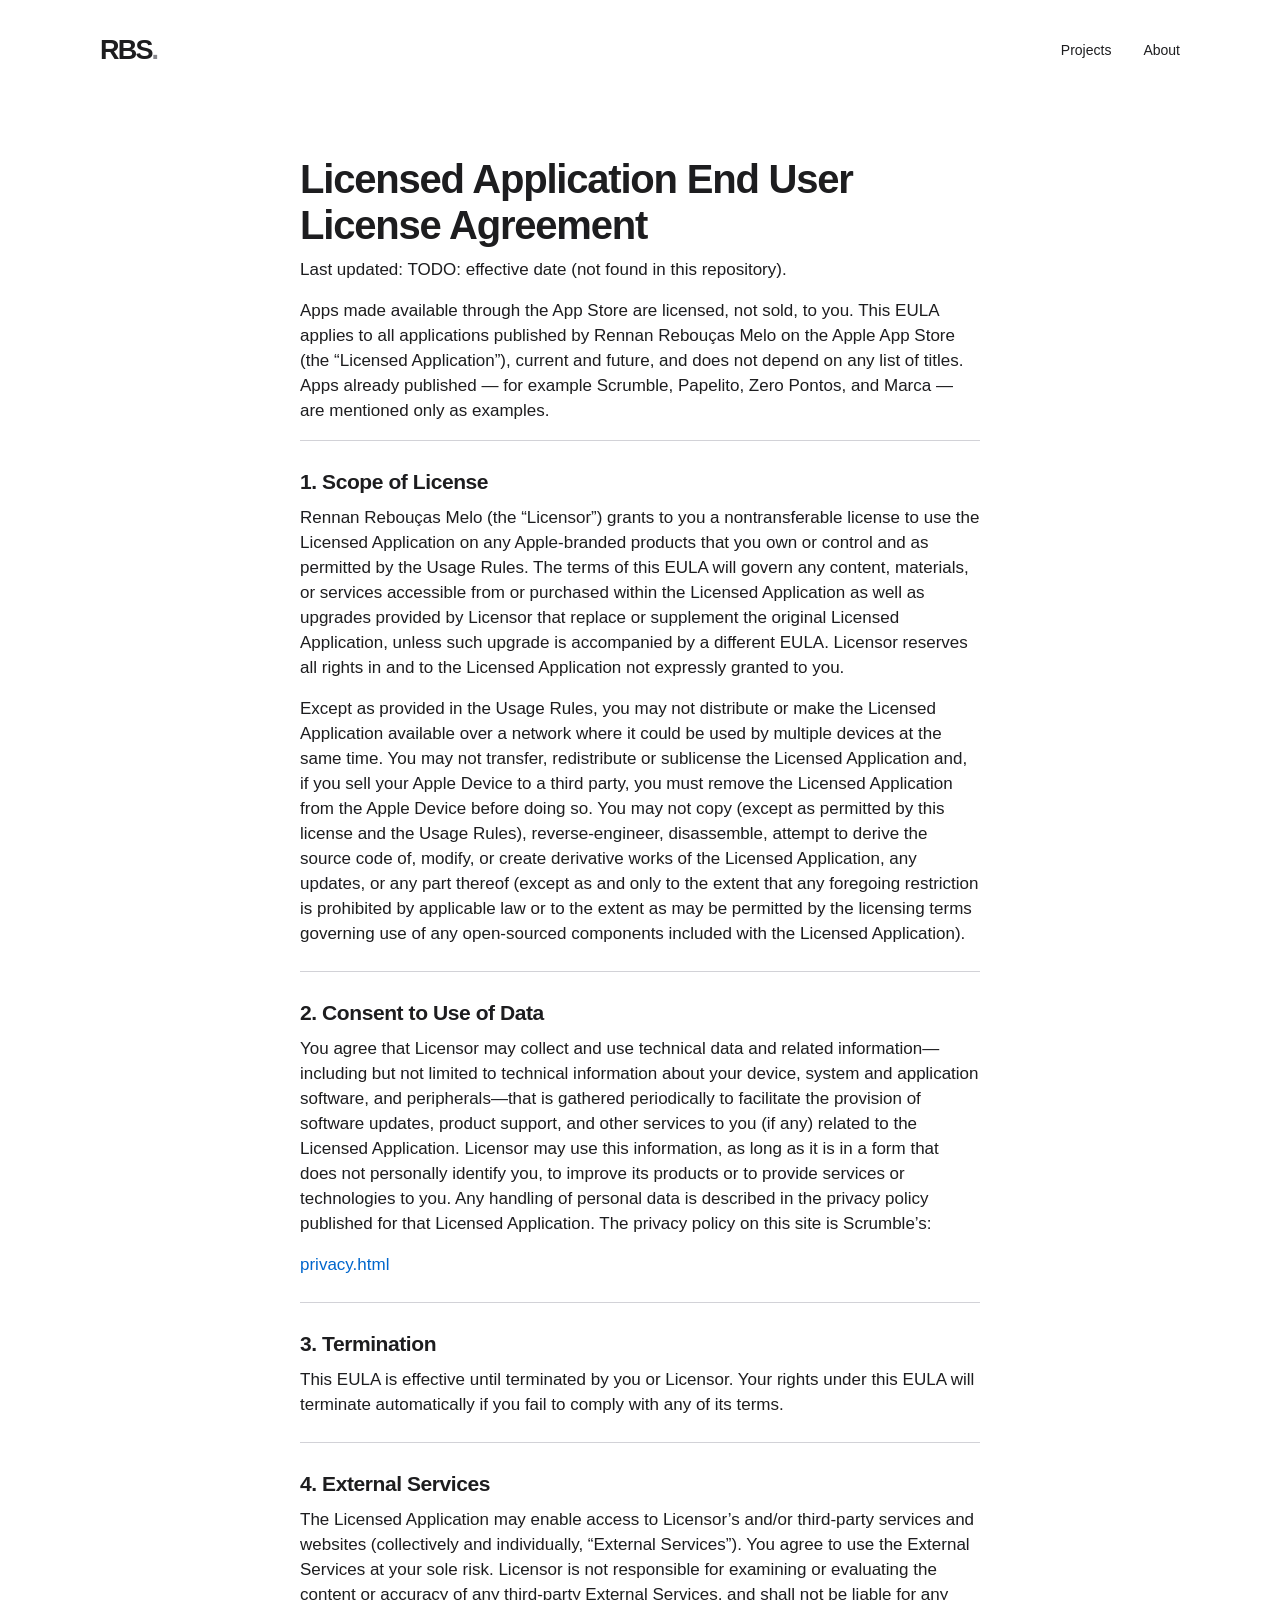
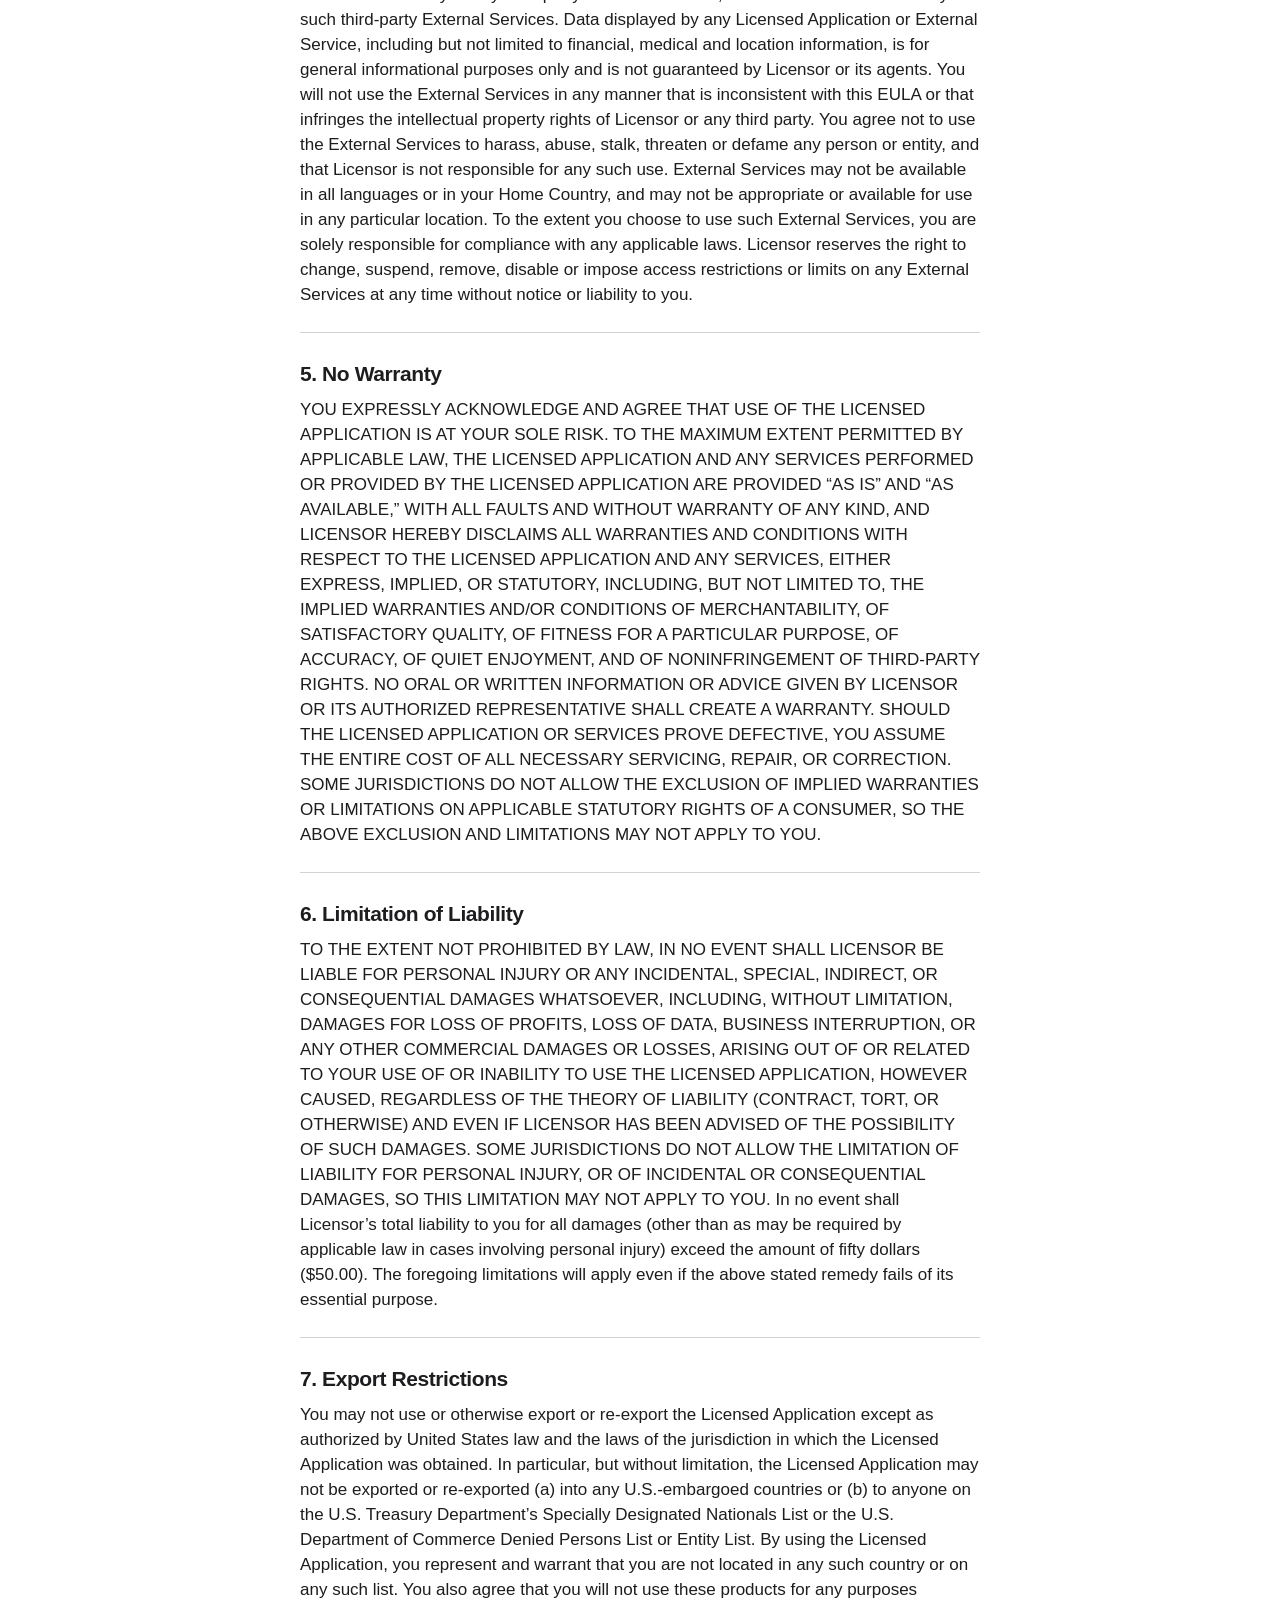
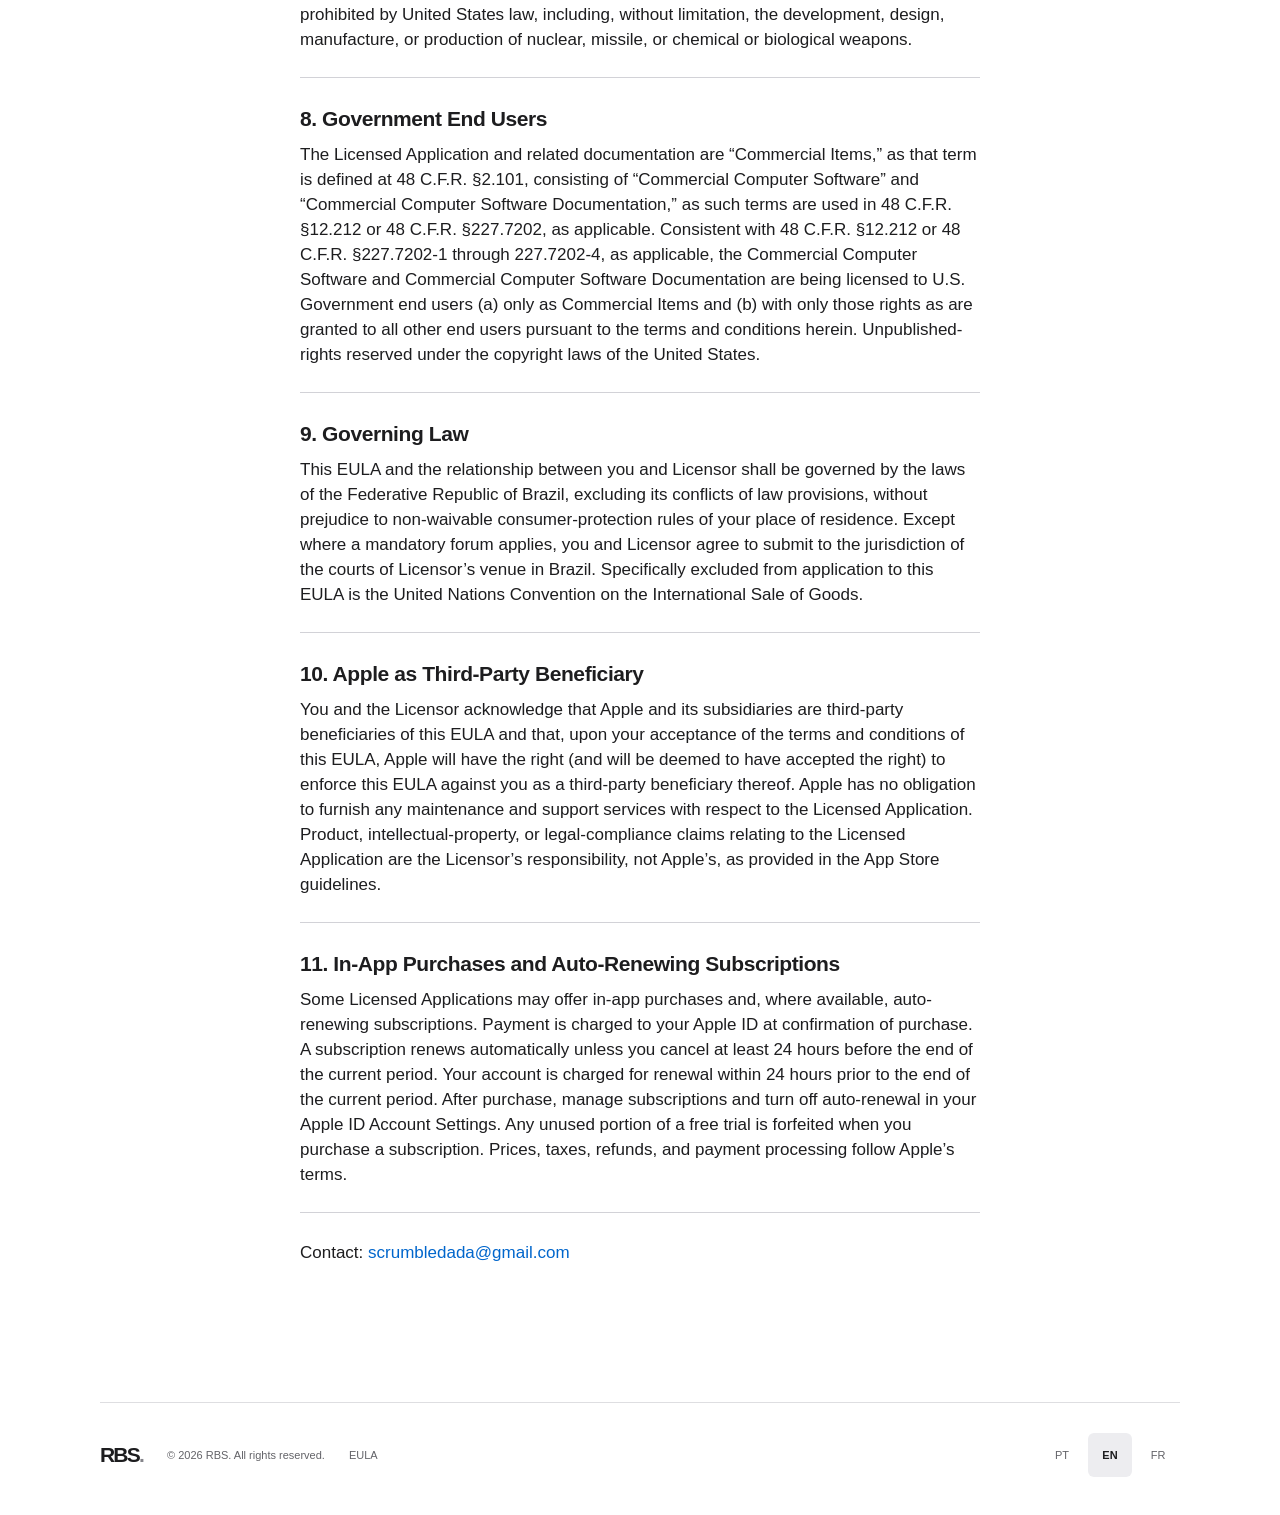
==== commit 78616021: "Restyle the EULA as an Apple legal page. Keep the site header and footer, use a narrow SF/system col" ====
--- a/eula.html
+++ b/eula.html
@@ -6,7 +6,7 @@
   <title>EULA — Rennan Rebouças Melo</title>
   <meta name="description" content="Contrato de Licença de Usuário Final aplicável a todos os aplicativos publicados por Rennan Rebouças Melo na Apple App Store.">
   <meta name="author" content="RBS">
-  <meta name="theme-color" content="#fafafa">
+  <meta name="theme-color" content="#ffffff">
   <meta property="og:type" content="website">
   <meta property="og:title" content="EULA — Rennan Rebouças Melo">
   <meta property="og:description" content="Contrato de Licença de Usuário Final aplicável a todos os aplicativos publicados por Rennan Rebouças Melo na Apple App Store.">
@@ -14,7 +14,7 @@
   <link rel="stylesheet" href="css/rbs.css">
   <script src="js/rbs.js" defer></script>
 </head>
-<body>
+<body class="eula">
   <a class="skip-link" href="#main" data-copy="skip">Pular para o conteúdo</a>
   <header class="site-header wrap">
     <a class="wordmark" href="./" aria-label="RBS">RBS<span aria-hidden="true">.</span></a>
@@ -23,60 +23,70 @@
       <a href="./#about" data-copy="about">Sobre</a>
     </nav>
   </header>
-  <main id="main" class="legal wrap">
-    <p class="eyebrow" data-copy="eulaEyebrow">Licença de software · App Store</p>
+  <main id="main" class="legal">
     <h1 data-copy="eulaHeading">Contrato de Licença de Usuário Final</h1>
-    <p class="legal-lead" data-copy="eulaLead">Este EULA se aplica a todos os aplicativos publicados por Rennan Rebouças Melo na Apple App Store (o “Aplicativo Licenciado”). Vale para apps atuais e futuros e não depende de nenhuma lista de nomes. Apps já publicados — por exemplo Scrumble, Papelito, Zero Pontos e Marca — são citados só como exemplos e não limitam o alcance destes termos.</p>
     <!-- TODO: replace with the official EULA effective date. None was found in this repo. -->
-    <p data-copy="eulaDate">TODO: data de vigência (não encontrada neste repositório).</p>
-    <p><span data-copy="eulaContactLabel">Contato:</span> <a href="mailto:scrumbledada@gmail.com">scrumbledada@gmail.com</a></p>
+    <p class="legal-updated" data-copy="eulaDate">Última atualização: TODO: data de vigência (não encontrada neste repositório).</p>
+    <p class="legal-lead" data-copy="eulaLead">Os aplicativos disponibilizados na App Store são licenciados, não vendidos. Este EULA se aplica a todos os aplicativos publicados por Rennan Rebouças Melo na Apple App Store (o “Aplicativo Licenciado”), atuais e futuros, e não depende de nenhuma lista de nomes. Apps já publicados — por exemplo Scrumble, Papelito, Zero Pontos e Marca — são citados só como exemplos.</p>
 
-    <h2 data-copy="eulaHLicense">1. Escopo da licença</h2>
-    <p data-copy="eulaPLicense">Os aplicativos disponibilizados na App Store são licenciados, não vendidos. Rennan Rebouças Melo (“Licenciante”) concede a você uma licença pessoal, revogável, intransferível e não exclusiva para usar o Aplicativo Licenciado em produtos da marca Apple que você possui ou controla, conforme as Regras de Uso da App Store. Estes termos também regem conteúdos, materiais ou serviços acessíveis ou adquiridos no Aplicativo Licenciado, bem como atualizações que substituam ou complementem o app original, salvo se a atualização vier com outro EULA. O Licenciante reserva todos os direitos não concedidos de forma expressa.</p>
-    <p data-copy="eulaPLicense2">Exceto o permitido pelas Regras de Uso, você não pode distribuir o Aplicativo Licenciado nem disponibilizá-lo em uma rede para uso simultâneo em vários aparelhos. Se vender um dispositivo Apple, remova o Aplicativo Licenciado antes da venda. Você não adquire a propriedade do software.</p>
+    <section>
+      <h2 data-copy="eulaHLicense">1. Escopo da licença</h2>
+      <p data-copy="eulaPLicense">Rennan Rebouças Melo (“Licenciante”) concede a você uma licença intransferível para usar o Aplicativo Licenciado em produtos da marca Apple que você possui ou controla, conforme as Regras de Uso da App Store. Estes termos regem conteúdos, materiais ou serviços acessíveis ou adquiridos no Aplicativo Licenciado, bem como atualizações que substituam ou complementem o app original, salvo se a atualização vier acompanhada de outro EULA. O Licenciante reserva todos os direitos não concedidos de forma expressa.</p>
+      <p data-copy="eulaPLicense2">Exceto o permitido pelas Regras de Uso, você não pode distribuir o Aplicativo Licenciado nem disponibilizá-lo em uma rede para uso simultâneo em vários aparelhos. Você não pode transferir, redistribuir ou sublicenciar o Aplicativo Licenciado; se vender um dispositivo Apple, remova o Aplicativo Licenciado antes da venda. Você não pode copiar (salvo o permitido por esta licença e pelas Regras de Uso), fazer engenharia reversa, descompilar, desmontar, tentar obter o código-fonte, modificar ou criar obras derivadas do Aplicativo Licenciado, de qualquer atualização ou de qualquer parte dele, exceto na medida em que a lei aplicável proíba essa restrição ou as licenças de componentes de código aberto o permitam.</p>
+    </section>
 
-    <h2 data-copy="eulaHRestrict">2. Restrições</h2>
-    <p data-copy="eulaPRestrict">Salvo na medida em que a lei aplicável proíba estas restrições, você não pode:</p>
-    <ul>
-      <li data-copy="eulaR1">copiar o Aplicativo Licenciado, exceto conforme esta licença e as Regras de Uso;</li>
-      <li data-copy="eulaR2">fazer engenharia reversa, descompilar, desmontar ou tentar obter o código-fonte;</li>
-      <li data-copy="eulaR3">modificar o Aplicativo Licenciado ou criar obras derivadas;</li>
-      <li data-copy="eulaR4">transferir, redistribuir, alugar ou sublicenciar o Aplicativo Licenciado, exceto se expressamente permitido;</li>
-      <li data-copy="eulaR5">remover avisos de propriedade ou usar o Aplicativo Licenciado de forma ilícita.</li>
-    </ul>
+    <section>
+      <h2 data-copy="eulaHData">2. Consentimento para uso de dados</h2>
+      <p data-copy="eulaPData">Você concorda que o Licenciante pode coletar e usar dados técnicos e informações relacionadas — inclusive sobre o aparelho, o sistema, o software do aplicativo e periféricos — periodicamente, para facilitar atualizações, suporte e outros serviços relacionados ao Aplicativo Licenciado. O Licenciante pode usar essas informações, desde que em forma que não identifique você pessoalmente, para melhorar produtos ou prestar serviços. O tratamento de dados pessoais, quando existir, é descrito na política de privacidade publicada para aquele Aplicativo Licenciado. A política existente neste site é a de Scrumble:</p>
+      <p><a href="privacy.html">privacy.html</a></p>
+    </section>
 
-    <h2 data-copy="eulaHData">3. Consentimento para uso de dados</h2>
-    <p data-copy="eulaPData">O Licenciante pode coletar e usar dados técnicos e informações relacionadas, inclusive sobre o aparelho, o sistema e o aplicativo, para prestar suporte, atualizações e melhorias. O tratamento de dados pessoais, quando existir, é descrito na política de privacidade publicada para aquele Aplicativo Licenciado. A política existente neste site é a de Scrumble, em</p>
-    <p><a href="privacy.html">privacy.html</a></p>
-    <p data-copy="eulaPData2">Os demais apps de exemplo ainda não têm página de privacidade neste repositório. Este EULA não substitui a política de privacidade aplicável a cada app.</p>
+    <section>
+      <h2 data-copy="eulaHTerm">3. Rescisão</h2>
+      <p data-copy="eulaPTerm">Este EULA vigora até ser rescindido por você ou pelo Licenciante. Seus direitos cessam automaticamente se você deixar de cumprir qualquer termo.</p>
+    </section>
 
-    <h2 data-copy="eulaHPurchases">4. Compras no app e assinaturas com renovação automática</h2>
-    <p data-copy="eulaPPurchases">Alguns Aplicativos Licenciados podem oferecer compras no app e, quando houver, assinaturas com renovação automática. O pagamento é cobrado na Conta Apple no momento da confirmação da compra. A assinatura se renova automaticamente, salvo se você cancelar pelo menos 24 horas antes do fim do período vigente. A conta é cobrada pela renovação nas 24 horas anteriores ao término do período. Depois da compra, você gerencia as assinaturas e desativa a renovação automática em Ajustes da Conta Apple no aparelho. Qualquer parte não usada de um período de avaliação gratuita é perdida ao assinar. Preços, impostos, reembolsos e o processamento do pagamento seguem os termos da Apple.</p>
+    <section>
+      <h2 data-copy="eulaHExternal">4. Serviços externos</h2>
+      <p data-copy="eulaPExternal">O Aplicativo Licenciado pode permitir acesso a serviços e sites do Licenciante e/ou de terceiros (“Serviços Externos”). Você os utiliza por sua conta e risco. O Licenciante não é responsável por examinar o conteúdo ou a exatidão de Serviços Externos de terceiros e não responde por eles. Dados exibidos, inclusive financeiros, médicos ou de localização, têm caráter apenas informativo e não são garantidos. Você não usará os Serviços Externos de modo incompatível com este EULA ou que viole direitos de propriedade intelectual, nem para assediar, abusar, perseguir, ameaçar ou difamar qualquer pessoa. Os Serviços Externos podem não estar disponíveis em todos os idiomas ou locais. O Licenciante pode alterar, suspender, remover ou limitar o acesso a qualquer Serviço Externo a qualquer momento, sem aviso ou responsabilidade.</p>
+    </section>
 
-    <h2 data-copy="eulaHExternal">5. Serviços externos</h2>
-    <p data-copy="eulaPExternal">O Aplicativo Licenciado pode exibir, incluir ou disponibilizar conteúdo, dados, informações, aplicativos ou materiais de terceiros, ou fornecer links para sites e serviços externos. O Licenciante não é responsável por esses serviços externos. O uso é por sua conta e risco e pode estar sujeito aos termos e à política de privacidade do terceiro.</p>
+    <section>
+      <h2 data-copy="eulaHWarranty">5. Ausência de garantia</h2>
+      <p data-copy="eulaPWarranty">VOCÊ RECONHECE E CONCORDA QUE O USO DO APLICATIVO LICENCIADO É POR SUA CONTA E RISCO. NA MÁXIMA EXTENSÃO PERMITIDA PELA LEI, O APLICATIVO LICENCIADO E QUAISQUER SERVIÇOS PRESTADOS POR MEIO DELE SÃO FORNECIDOS “NO ESTADO EM QUE SE ENCONTRAM” E “CONFORME DISPONÍVEIS”, COM TODOS OS DEFEITOS E SEM GARANTIA DE QUALQUER TIPO. O LICENCIANTE ISENTA-SE DE TODAS AS GARANTIAS E CONDIÇÕES, EXPRESSAS, IMPLÍCITAS OU LEGAIS, INCLUSIVE COMERCIALIZAÇÃO, QUALIDADE SATISFATÓRIA, ADEQUAÇÃO A UM FIM ESPECÍFICO, EXATIDÃO, USUFRUTO PACÍFICO E NÃO VIOLAÇÃO DE DIREITOS DE TERCEIROS. NENHUMA INFORMAÇÃO OU CONSELHO, ORAL OU ESCRITO, CRIA UMA GARANTIA. SE O APLICATIVO LICENCIADO OU OS SERVIÇOS SE REVELAREM DEFEITUOSOS, VOCÊ ASSUME TODO O CUSTO DE SERVIÇO, REPARO OU CORREÇÃO. ALGUMAS JURISDIÇÕES NÃO PERMITEM A EXCLUSÃO DE GARANTIAS IMPLÍCITAS; NESSAS, A EXCLUSÃO PODE NÃO SE APLICAR.</p>
+    </section>
 
-    <h2 data-copy="eulaHTerm">6. Rescisão</h2>
-    <p data-copy="eulaPTerm">Este EULA permanece em vigor até ser rescindido. Seus direitos cessam automaticamente, sem aviso, se você deixar de cumprir qualquer termo. Nesse caso, você deve interromper o uso e desinstalar o Aplicativo Licenciado. Você também pode encerrar o uso a qualquer momento desinstalando o app. As seções que, por sua natureza, devam sobreviver (incluindo propriedade, isenção de garantias, limitação de responsabilidade, exportação e lei aplicável) continuam válidas.</p>
+    <section>
+      <h2 data-copy="eulaHLiability">6. Limitação de responsabilidade</h2>
+      <p data-copy="eulaPLiability">NA MEDIDA EM QUE A LEI NÃO PROÍBA, O LICENCIANTE NÃO RESPONDE POR DANOS PESSOAIS NEM POR QUAISQUER DANOS INCIDENTAIS, ESPECIAIS, INDIRETOS OU CONSEQUENTES, INCLUSIVE LUCROS CESSANTES, PERDA DE DADOS, INTERRUPÇÃO DE NEGÓCIOS OU OUTROS PREJUÍZOS COMERCIAIS, DECORRENTES DO USO OU DA IMPOSSIBILIDADE DE USO DO APLICATIVO LICENCIADO, QUALQUER QUE SEJA A TEORIA DE RESPONSABILIDADE, AINDA QUE O LICENCIANTE TENHA SIDO AVISADO DA POSSIBILIDADE DESSES DANOS. ALGUMAS JURISDIÇÕES NÃO PERMITEM ESSA LIMITAÇÃO; NESSAS, ELA PODE NÃO SE APLICAR. Em nenhum caso a responsabilidade total do Licenciante por todos os danos (salvo o exigido pela lei em casos de danos pessoais) excederá cinquenta dólares (US$ 50,00). Essas limitações se aplicam ainda que o recurso acima falhe em sua finalidade essencial.</p>
+    </section>
 
-    <h2 data-copy="eulaHWarranty">7. Ausência de garantia</h2>
-    <p data-copy="eulaPWarranty">O Aplicativo Licenciado e os serviços obtidos por meio dele são oferecidos “no estado em que se encontram” e “conforme disponíveis”. Na máxima extensão permitida pela lei, o Licenciante isenta-se de todas as garantias, expressas ou implícitas, inclusive comercialização, adequação a um fim específico e não violação. Você assume todo o risco quanto à qualidade e ao desempenho. Se o Aplicativo Licenciado revelar-se defeituoso, você assume o custo integral de qualquer serviço, reparo ou correção. Alguns direitos do consumidor não podem ser excluídos; nesta medida, esta isenção não se aplica.</p>
+    <section>
+      <h2 data-copy="eulaHExport">7. Restrições de exportação</h2>
+      <p data-copy="eulaPExport">Você não pode usar, exportar ou reexportar o Aplicativo Licenciado senão conforme as leis de exportação dos Estados Unidos e as leis da jurisdição em que o Aplicativo Licenciado foi obtido. Em especial, o Aplicativo Licenciado não pode ser exportado ou reexportado (a) para países embargados pelos EUA ou (b) para qualquer pessoa nas listas de Nacionais Especialmente Designados do Tesouro dos EUA ou de Pessoas ou Entidades Negadas do Departamento de Comércio. Ao usar o Aplicativo Licenciado, você declara que não está em um desses países e não figura nessas listas, e concorda em não usá-lo para fins proibidos pela lei dos EUA, inclusive desenvolvimento de armas nucleares, de mísseis ou químicas ou biológicas.</p>
+    </section>
 
-    <h2 data-copy="eulaHLiability">8. Limitação de responsabilidade</h2>
-    <p data-copy="eulaPLiability">Na máxima extensão permitida pela lei, o Licenciante não responde por danos pessoais ou por quaisquer danos incidentais, especiais, indiretos ou consequentes, inclusive lucros cessantes, perda de dados, interrupção de negócios ou outros prejuízos comerciais, decorrentes do uso ou da impossibilidade de uso do Aplicativo Licenciado, ainda que o Licenciante tenha sido avisado da possibilidade desses danos. A responsabilidade total, se houver, limita-se ao valor que você pagou pelo Aplicativo Licenciado (excluídas assinaturas futuras ainda não cobradas) ou a um valor simbólico se o app for gratuito, salvo se a lei aplicável exigir outro resultado.</p>
+    <section>
+      <h2 data-copy="eulaHGov">8. Usuários finais governamentais</h2>
+      <p data-copy="eulaPGov">O Aplicativo Licenciado e a documentação relacionada são “Commercial Items”, conforme 48 C.F.R. §2.101, consistindo em “Commercial Computer Software” e “Commercial Computer Software Documentation”, nos termos de 48 C.F.R. §12.212 ou 48 C.F.R. §227.7202, conforme aplicável. De acordo com esses dispositivos, o software e a documentação comerciais são licenciados a usuários finais do Governo dos EUA (a) apenas como Commercial Items e (b) somente com os direitos concedidos a todos os demais usuários finais nestes termos. Direitos não publicados reservados sob as leis de direitos autorais dos Estados Unidos.</p>
+    </section>
 
-    <h2 data-copy="eulaHExport">9. Exportação</h2>
-    <p data-copy="eulaPExport">Você não pode usar, exportar ou reexportar o Aplicativo Licenciado senão conforme as leis de exportação dos Estados Unidos e as leis do país em que o Aplicativo Licenciado foi obtido. Em especial, o Aplicativo Licenciado não pode ser exportado ou reexportado para países embargados ou para pessoas ou entidades em listas de partes proibidas. Ao usar o Aplicativo Licenciado, você declara que não está em um desses países e não figura nessas listas.</p>
+    <section>
+      <h2 data-copy="eulaHLaw">9. Lei aplicável</h2>
+      <p data-copy="eulaPLaw">Este EULA e a relação entre você e o Licenciante são regidos pelas leis da República Federativa do Brasil, excluídas as normas de conflito de leis, sem prejuízo de normas de proteção ao consumidor do seu lugar de residência que não possam ser afastadas. Salvo foro obrigatório em contrário, você e o Licenciante submetem-se à jurisdição dos foros da comarca do Licenciante no Brasil. Fica afastada a Convenção das Nações Unidas sobre Contratos de Compra e Venda Internacional de Mercadorias.</p>
+    </section>
 
-    <h2 data-copy="eulaHLaw">10. Lei aplicável</h2>
-    <p data-copy="eulaPLaw">Este EULA é regido pelas leis da República Federativa do Brasil, sem prejuízo de normas de proteção ao consumidor do seu lugar de residência que não possam ser afastadas. Salvo foro obrigatório em contrário, as disputas serão submetidas ao foro da comarca do Licenciante no Brasil.</p>
+    <section>
+      <h2 data-copy="eulaHApple">10. Apple como terceira beneficiária</h2>
+      <p data-copy="eulaPApple">Você e o Licenciante reconhecem que a Apple e suas subsidiárias são terceiras beneficiárias deste EULA e que, após a sua aceitação, a Apple terá o direito (e será considerada como tendo aceito esse direito) de exigir o cumprimento deste EULA contra você como terceira beneficiária. A Apple não tem obrigação de fornecer manutenção ou suporte em relação ao Aplicativo Licenciado. Reclamações de produto, propriedade intelectual ou conformidade legal relacionadas ao Aplicativo Licenciado são de responsabilidade do Licenciante, não da Apple, na forma prevista nas diretrizes da App Store.</p>
+    </section>
 
-    <h2 data-copy="eulaHApple">11. Apple e suas subsidiárias como terceiras beneficiárias</h2>
-    <p data-copy="eulaPApple">Você e o Licenciante reconhecem que a Apple e suas subsidiárias são terceiras beneficiárias deste EULA e que, após a sua aceitação, a Apple terá o direito (e será considerada como tendo aceito esse direito) de exigir o cumprimento deste EULA contra você como terceira beneficiária. A Apple não tem obrigação de fornecer manutenção ou suporte em relação ao Aplicativo Licenciado. Reclamações de produto, propriedade intelectual ou conformidade legal relacionadas ao Aplicativo Licenciado são de responsabilidade do Licenciante, não da Apple, na forma prevista nas diretrizes da App Store.</p>
+    <section>
+      <h2 data-copy="eulaHPurchases">11. Compras no app e assinaturas com renovação automática</h2>
+      <p data-copy="eulaPPurchases">Alguns Aplicativos Licenciados podem oferecer compras no app e, quando houver, assinaturas com renovação automática. O pagamento é cobrado na Conta Apple na confirmação da compra. A assinatura se renova automaticamente, salvo cancelamento pelo menos 24 horas antes do fim do período vigente. A conta é cobrada pela renovação nas 24 horas anteriores ao término do período. Depois da compra, gerencie as assinaturas e desative a renovação automática em Ajustes da Conta Apple. Qualquer parte não usada de um período de avaliação gratuita é perdida ao assinar. Preços, impostos, reembolsos e o processamento do pagamento seguem os termos da Apple.</p>
+    </section>
 
-    <h2 data-copy="eulaHGeneral">12. Disposições gerais</h2>
-    <p data-copy="eulaPGeneral">Se alguma cláusula for inválida, as demais permanecem em vigor. A falha em exigir o cumprimento de uma obrigação não constitui renúncia. Este EULA é o acordo completo sobre o uso do Aplicativo Licenciado e prevalece sobre comunicações anteriores sobre o mesmo objeto, sem limitar direitos legais irrenunciáveis. Dúvidas sobre este EULA:</p>
-    <p><a href="mailto:scrumbledada@gmail.com">scrumbledada@gmail.com</a></p>
+    <p class="legal-contact"><span data-copy="eulaContactLabel">Contato:</span> <a href="mailto:scrumbledada@gmail.com">scrumbledada@gmail.com</a></p>
   </main>
   <footer class="site-footer wrap">
     <div class="footer-brand"><a class="wordmark" href="./" aria-label="RBS">RBS<span aria-hidden="true">.</span></a><p data-copy="copyright">© 2026 RBS. Todos os direitos reservados.</p><a class="footer-legal" href="eula.html" data-copy="eulaLink">EULA</a></div>
--- a/css/rbs.css
+++ b/css/rbs.css
@@ -1,3 +1,14 @@
 :root{color-scheme:light;--ink:#1d1d1f;--muted:#636368;--blue:#0066cc;--paper:#fafafa;font-family:-apple-system,BlinkMacSystemFont,"Segoe UI",sans-serif;color:var(--ink);background:var(--paper);font-synthesis:none}
-*{box-sizing:border-box}body{margin:0}a{color:inherit;text-decoration:none}button{font:inherit}a,button{-webkit-tap-highlight-color:transparent}a:focus-visible,button:focus-visible{outline:3px solid var(--blue);outline-offset:6px}a:hover{color:var(--blue)}.wrap{width:min(1080px,calc(100% - 64px));margin-inline:auto}.site-header{height:100px;display:flex;align-items:center;justify-content:space-between}.wordmark{font-size:27px;font-weight:750;letter-spacing:-1.8px}.wordmark span{color:#85858b}.site-header nav{display:flex;gap:32px;font-size:14px}.hero{padding-block:105px 115px}.eyebrow{font-size:12px;font-weight:600;letter-spacing:.1em;text-transform:uppercase;color:var(--muted);margin:0 0 24px}h1{font-size:clamp(64px,8.4vw,104px);line-height:1.02;letter-spacing:-.065em;font-weight:650;margin:0;white-space:pre-line}.intro{max-width:465px;font-size:22px;line-height:1.5;color:var(--muted);margin:30px 0 25px}.text-link{color:var(--blue);font-size:15px}.text-link span+span{margin-left:8px}.section-heading{display:flex;align-items:center;justify-content:space-between;margin-bottom:25px}h2{font-size:21px;font-weight:600;letter-spacing:-.035em;margin:0}.project-count{font-size:12px;color:var(--muted)}.project-card{display:grid;grid-template-columns:1fr 1fr;background:#f0f0f2;border:1px solid #e7e7e9;border-radius:24px;overflow:hidden;min-height:400px}.project-card+.project-card{margin-top:24px}.project-art{background:radial-gradient(ellipse at 50% 45%,#233864,#0b1125 75%);display:flex;flex-direction:column;justify-content:center;align-items:center;padding:38px;gap:18px}.project-art img{width:min(250px,100%);height:auto;object-fit:contain;image-rendering:pixelated;filter:drop-shadow(0 16px 28px #0005)}.project-art img[src*="/apps/"]{image-rendering:auto}.art-caption{color:#b8c9ec;font-size:11px;font-weight:600;letter-spacing:.15em}.project-content{padding:64px 48px;align-self:center}.project-content .eyebrow{margin-bottom:16px;font-size:11px}.project-content h3{font-size:40px;font-weight:600;letter-spacing:-.045em;margin:0 0 18px}.project-content>p:not(.eyebrow){font-size:17px;line-height:1.6;color:var(--muted);max-width:350px;margin:0 0 28px}.button{display:inline-flex;align-items:center;gap:24px;padding:14px 20px;border-radius:999px;background:var(--ink);color:white;font-size:14px;font-weight:500}.button:hover{background:#38383b;color:white}.about{padding-block:115px;display:grid;grid-template-columns:1fr 2fr;gap:45px}.about h2{padding-top:7px}.about-statement{font-size:clamp(30px,4vw,44px);line-height:1.15;letter-spacing:-.045em;margin:0 0 24px;font-weight:550;white-space:pre-line}.about-description{max-width:560px;color:var(--muted);font-size:18px;line-height:1.65;margin:0}.site-footer{border-top:1px solid #dedee1;display:flex;align-items:center;justify-content:space-between;gap:24px;padding-block:30px 38px}.footer-brand{display:flex;align-items:center;gap:24px}.footer-brand .wordmark{font-size:21px}.footer-brand p{font-size:11px;color:var(--muted)}.footer-legal{font-size:11px;color:var(--muted)}.legal{padding-block:24px 96px;max-width:720px}.legal .eyebrow{margin-bottom:12px}.legal h1{font-size:clamp(36px,5vw,56px);line-height:1.08;letter-spacing:-.05em;font-weight:650;margin:0 0 20px}.legal .legal-lead{font-size:18px;line-height:1.6;color:var(--muted);margin:0 0 28px}.legal h2{margin:36px 0 12px}.legal p,.legal li{font-size:16px;line-height:1.65;color:var(--muted)}.legal a{color:var(--blue)}.legal ul{padding-left:1.2em}.languages{display:flex;gap:4px}.languages button{border:0;background:transparent;color:var(--muted);font-size:11px;border-radius:6px;cursor:pointer;min-width:44px;min-height:44px}.languages button[aria-pressed=true]{color:var(--ink);font-weight:700;background:#ededf0}.skip-link{position:absolute;top:12px;left:16px;background:white;padding:12px;transform:translateY(-160%);z-index:5}.skip-link:focus{transform:translateY(0)}
+*{box-sizing:border-box}body{margin:0}a{color:inherit;text-decoration:none}button{font:inherit}a,button{-webkit-tap-highlight-color:transparent}a:focus-visible,button:focus-visible{outline:3px solid var(--blue);outline-offset:6px}a:hover{color:var(--blue)}.wrap{width:min(1080px,calc(100% - 64px));margin-inline:auto}.site-header{height:100px;display:flex;align-items:center;justify-content:space-between}.wordmark{font-size:27px;font-weight:750;letter-spacing:-1.8px}.wordmark span{color:#85858b}.site-header nav{display:flex;gap:32px;font-size:14px}.hero{padding-block:105px 115px}.eyebrow{font-size:12px;font-weight:600;letter-spacing:.1em;text-transform:uppercase;color:var(--muted);margin:0 0 24px}h1{font-size:clamp(64px,8.4vw,104px);line-height:1.02;letter-spacing:-.065em;font-weight:650;margin:0;white-space:pre-line}.intro{max-width:465px;font-size:22px;line-height:1.5;color:var(--muted);margin:30px 0 25px}.text-link{color:var(--blue);font-size:15px}.text-link span+span{margin-left:8px}.section-heading{display:flex;align-items:center;justify-content:space-between;margin-bottom:25px}h2{font-size:21px;font-weight:600;letter-spacing:-.035em;margin:0}.project-count{font-size:12px;color:var(--muted)}.project-card{display:grid;grid-template-columns:1fr 1fr;background:#f0f0f2;border:1px solid #e7e7e9;border-radius:24px;overflow:hidden;min-height:400px}.project-card+.project-card{margin-top:24px}.project-art{background:radial-gradient(ellipse at 50% 45%,#233864,#0b1125 75%);display:flex;flex-direction:column;justify-content:center;align-items:center;padding:38px;gap:18px}.project-art img{width:min(250px,100%);height:auto;object-fit:contain;image-rendering:pixelated;filter:drop-shadow(0 16px 28px #0005)}.project-art img[src*="/apps/"]{image-rendering:auto}.art-caption{color:#b8c9ec;font-size:11px;font-weight:600;letter-spacing:.15em}.project-content{padding:64px 48px;align-self:center}.project-content .eyebrow{margin-bottom:16px;font-size:11px}.project-content h3{font-size:40px;font-weight:600;letter-spacing:-.045em;margin:0 0 18px}.project-content>p:not(.eyebrow){font-size:17px;line-height:1.6;color:var(--muted);max-width:350px;margin:0 0 28px}.button{display:inline-flex;align-items:center;gap:24px;padding:14px 20px;border-radius:999px;background:var(--ink);color:white;font-size:14px;font-weight:500}.button:hover{background:#38383b;color:white}.about{padding-block:115px;display:grid;grid-template-columns:1fr 2fr;gap:45px}.about h2{padding-top:7px}.about-statement{font-size:clamp(30px,4vw,44px);line-height:1.15;letter-spacing:-.045em;margin:0 0 24px;font-weight:550;white-space:pre-line}.about-description{max-width:560px;color:var(--muted);font-size:18px;line-height:1.65;margin:0}.site-footer{border-top:1px solid #dedee1;display:flex;align-items:center;justify-content:space-between;gap:24px;padding-block:30px 38px}.footer-brand{display:flex;align-items:center;gap:24px}.footer-brand .wordmark{font-size:21px}.footer-brand p{font-size:11px;color:var(--muted)}.footer-legal{font-size:11px;color:var(--muted)}
+body.eula{--legal-link:#06c;--legal-rule:#d2d2d7;--legal-ink:#1d1d1f;--legal-muted:#6e6e73;background:#fff;font-family:-apple-system,BlinkMacSystemFont,"SF Pro Text","Helvetica Neue",Helvetica,Arial,sans-serif}
+body.eula .legal{width:min(680px,calc(100% - 48px));margin-inline:auto;padding:56px 0 120px;color:var(--legal-ink)}
+body.eula .legal h1{font-size:clamp(32px,5vw,40px);line-height:1.15;letter-spacing:-.03em;font-weight:700;margin:0 0 10px;white-space:normal}
+body.eula .legal-updated{font-size:12px;line-height:1.4;color:var(--legal-muted);margin:0 0 36px}
+body.eula .legal-lead,body.eula .legal p,body.eula .legal li{font-size:17px;line-height:1.47;color:var(--legal-ink);margin:0 0 16px;max-width:none}
+body.eula .legal section{margin:0;padding:28px 0 8px;border-top:1px solid var(--legal-rule)}
+body.eula .legal h2{font-size:21px;line-height:1.2;letter-spacing:-.02em;font-weight:600;margin:0 0 12px;color:var(--legal-ink)}
+body.eula .legal a{color:var(--legal-link)}
+body.eula .legal a:hover{text-decoration:underline}
+body.eula .legal-contact{margin-top:40px;padding-top:28px;border-top:1px solid var(--legal-rule);font-size:17px;color:var(--legal-muted)}
+@media(prefers-color-scheme:dark){body.eula{--ink:#f5f5f7;--muted:#a1a1a6;--blue:#2997ff;--paper:#000;--legal-link:#2997ff;--legal-rule:#424245;--legal-ink:#f5f5f7;--legal-muted:#a1a1a6;background:#000;color:#f5f5f7}body.eula .site-footer{border-color:#424245}body.eula .languages button[aria-pressed=true]{background:#1d1d1f;color:#f5f5f7}body.eula .skip-link{background:#1d1d1f;color:#f5f5f7}}.languages{display:flex;gap:4px}.languages button{border:0;background:transparent;color:var(--muted);font-size:11px;border-radius:6px;cursor:pointer;min-width:44px;min-height:44px}.languages button[aria-pressed=true]{color:var(--ink);font-weight:700;background:#ededf0}.skip-link{position:absolute;top:12px;left:16px;background:white;padding:12px;transform:translateY(-160%);z-index:5}.skip-link:focus{transform:translateY(0)}
 @media(max-width:700px){.wrap{width:calc(100% - 40px)}.site-header{height:80px}.site-header nav{gap:24px}.hero{padding-block:65px 80px}.intro{font-size:19px;max-width:340px}.project-card{grid-template-columns:1fr}.project-art{min-height:300px;padding:28px}.project-art img{width:200px}.project-content{padding:34px 28px 40px}.project-content h3{font-size:34px}.about{grid-template-columns:1fr;gap:30px;padding-block:75px}.site-footer{align-items:flex-start}.footer-brand{align-items:flex-start;flex-direction:column;gap:8px}.footer-brand p{max-width:190px;line-height:1.6;margin:0}}
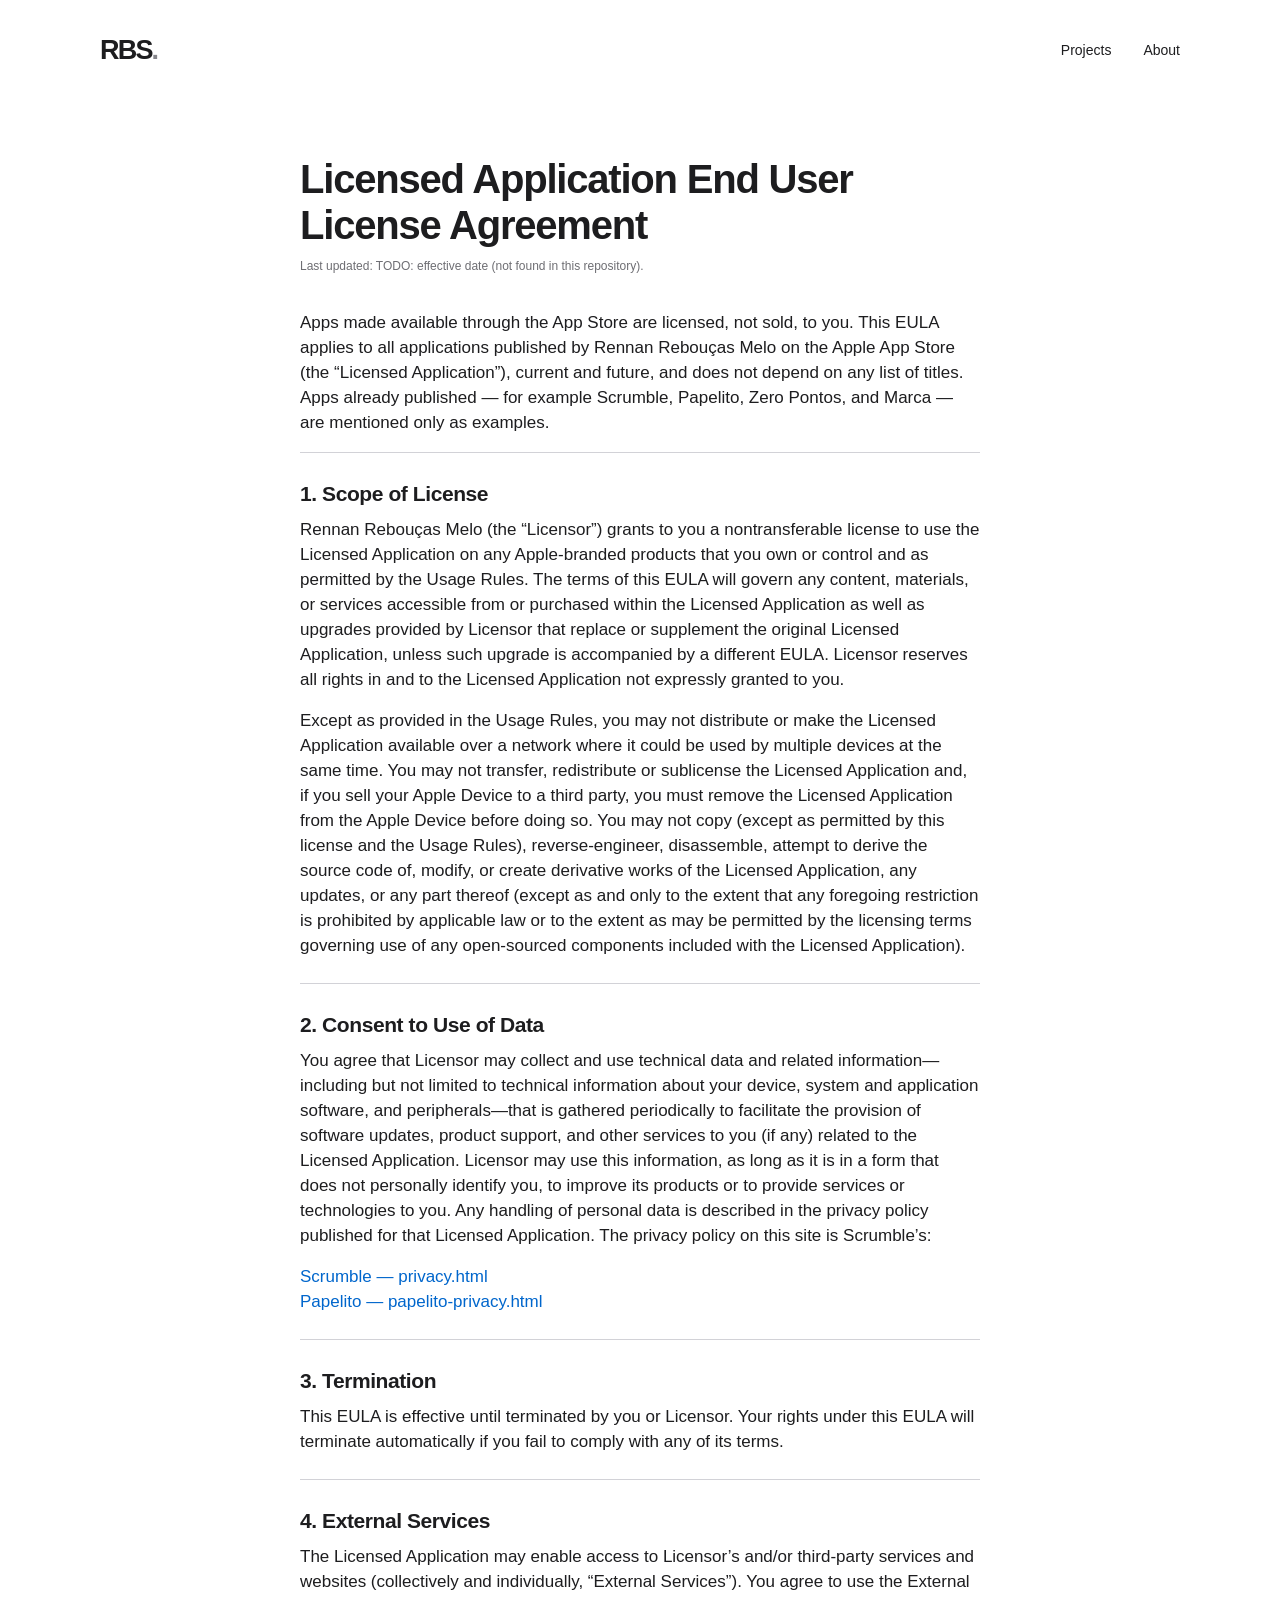
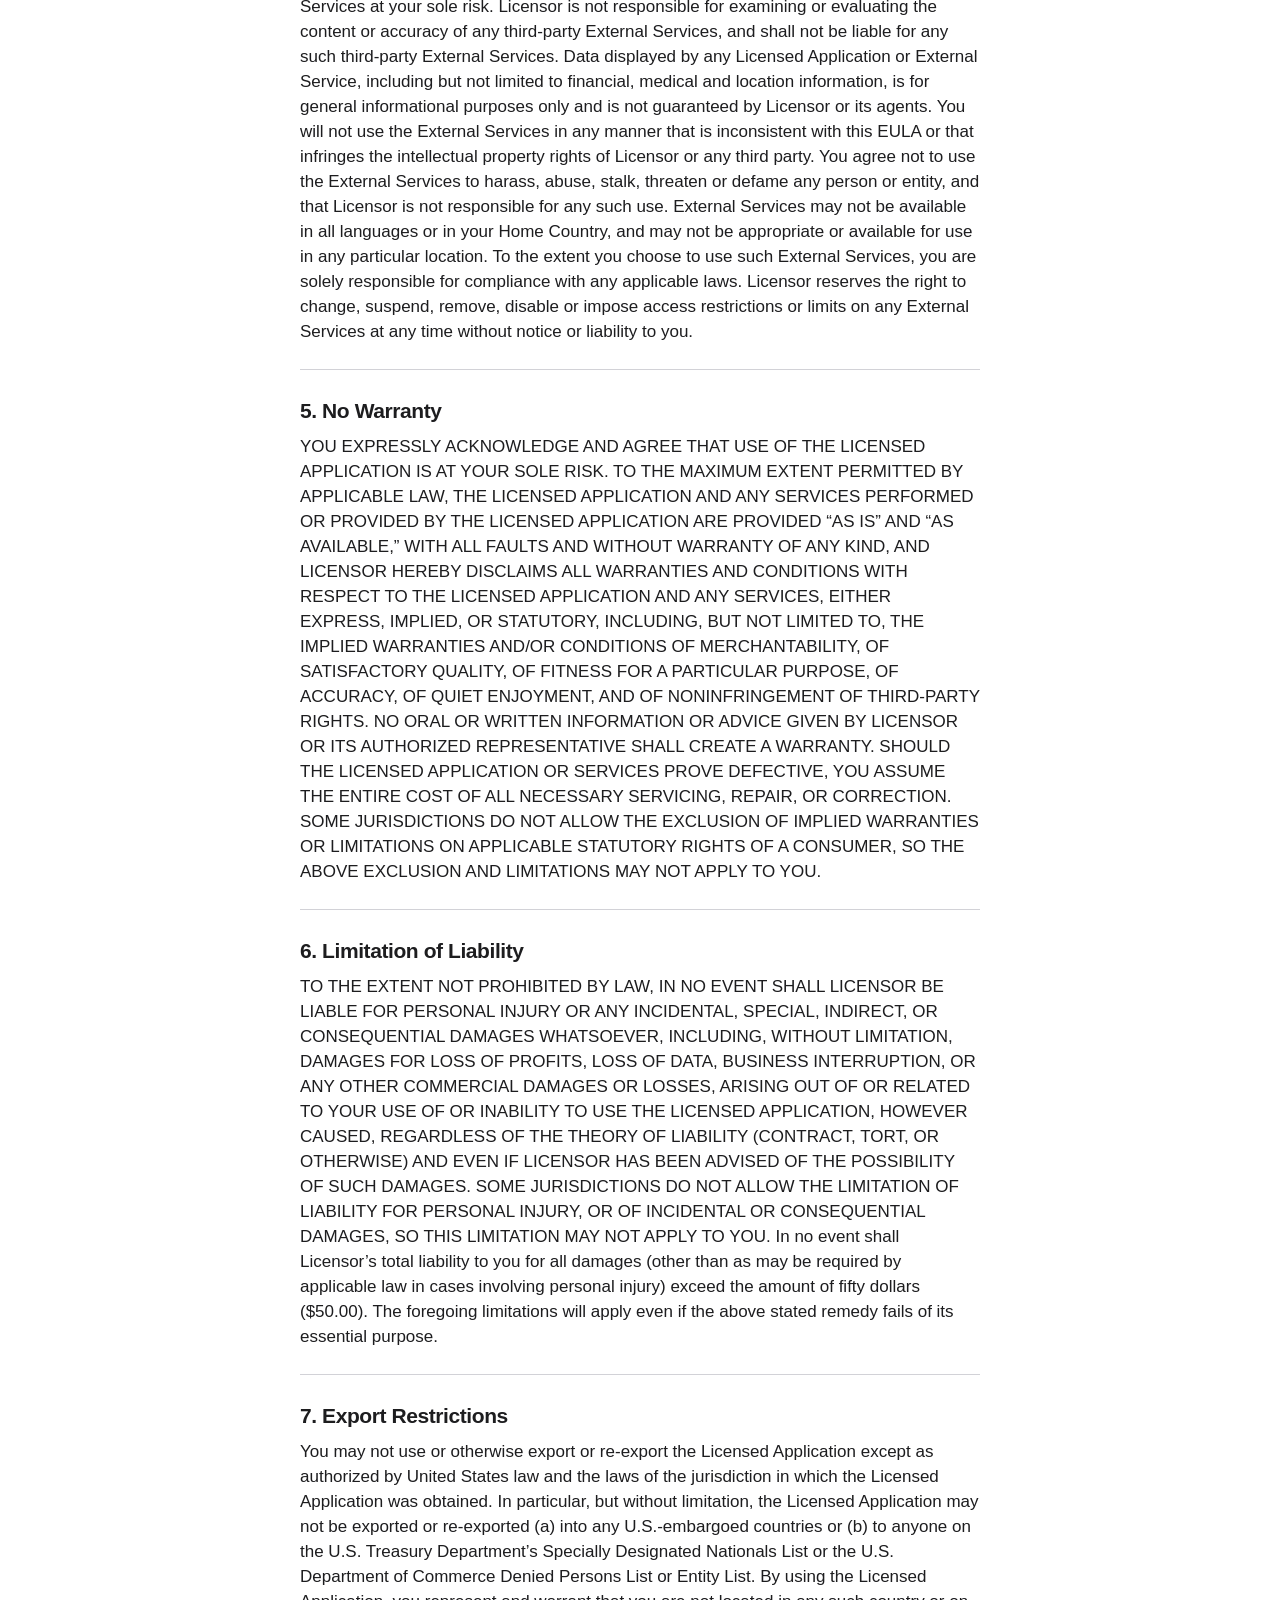
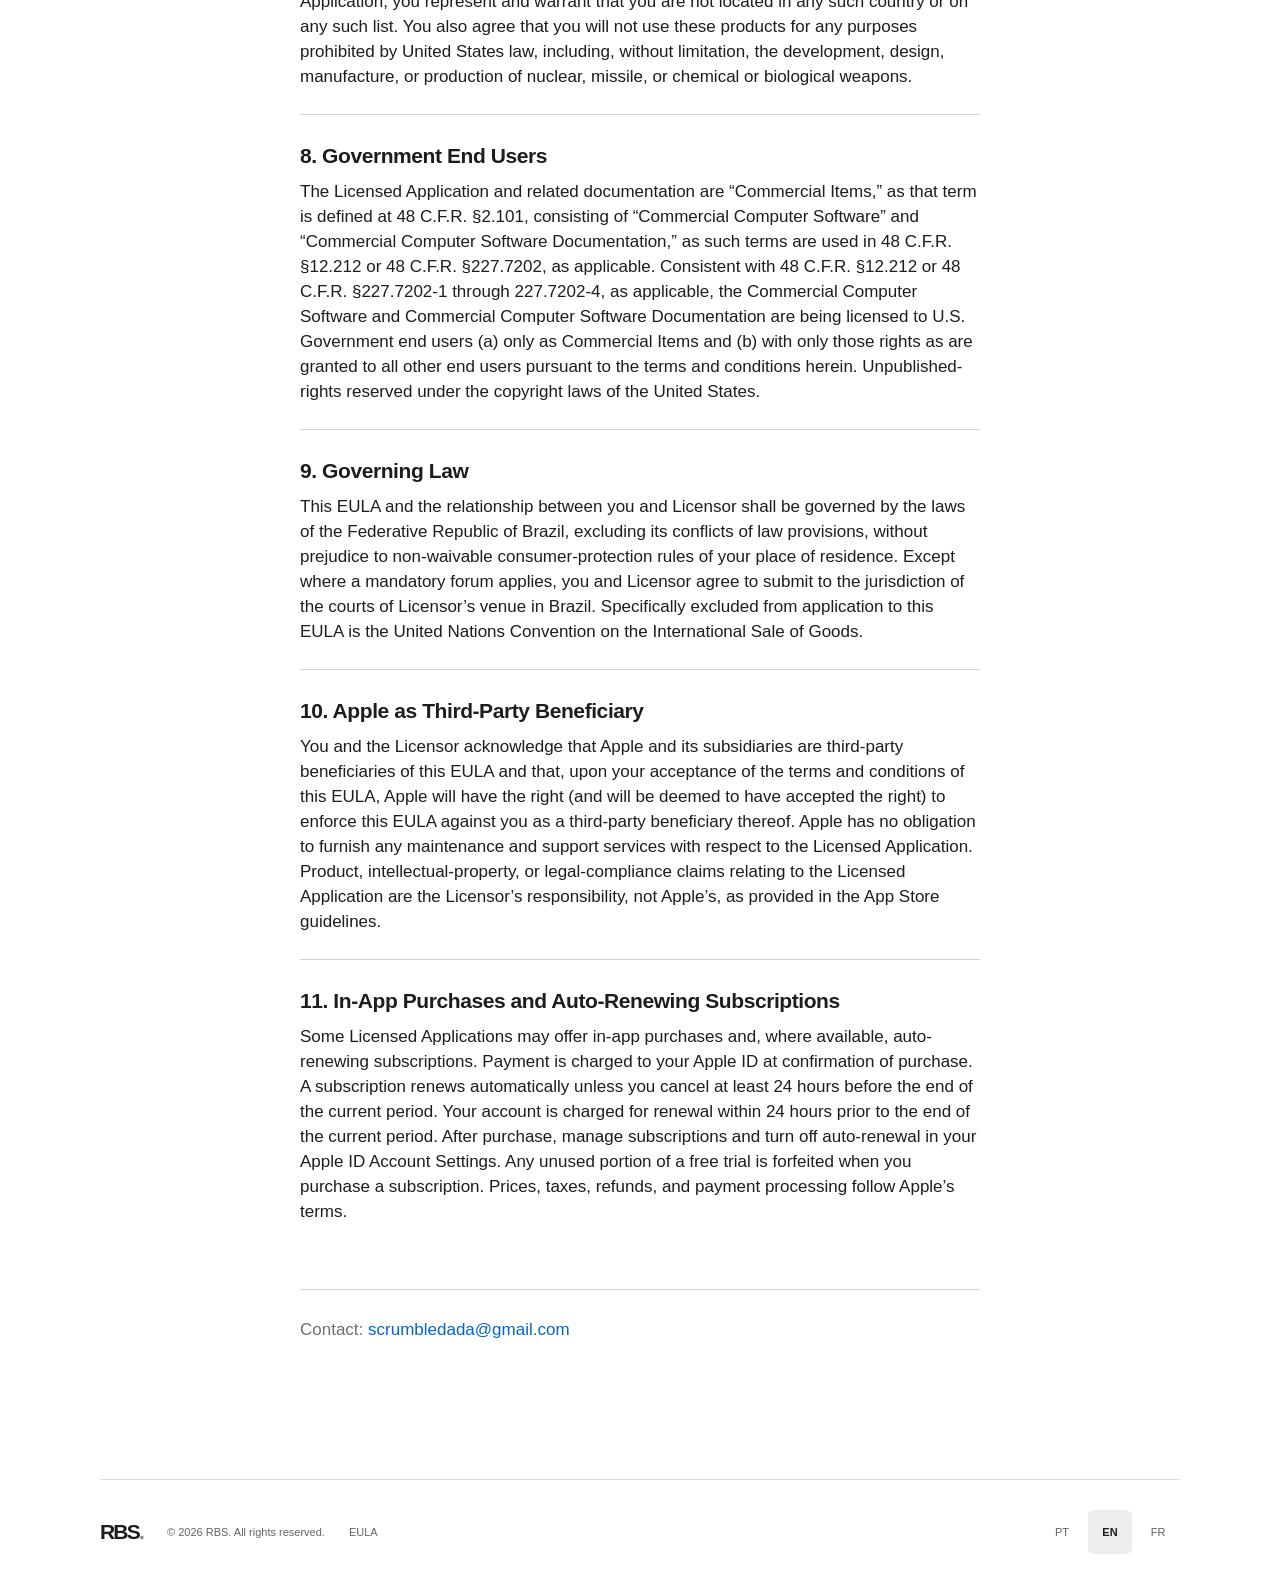
==== commit a1417c77: "Add Papelito privacy policy page for App Store subscription review. Co-authored-by: Cursor <cursorag" ====
--- a/eula.html
+++ b/eula.html
@@ -37,8 +37,8 @@
 
     <section>
       <h2 data-copy="eulaHData">2. Consentimento para uso de dados</h2>
-      <p data-copy="eulaPData">Você concorda que o Licenciante pode coletar e usar dados técnicos e informações relacionadas — inclusive sobre o aparelho, o sistema, o software do aplicativo e periféricos — periodicamente, para facilitar atualizações, suporte e outros serviços relacionados ao Aplicativo Licenciado. O Licenciante pode usar essas informações, desde que em forma que não identifique você pessoalmente, para melhorar produtos ou prestar serviços. O tratamento de dados pessoais, quando existir, é descrito na política de privacidade publicada para aquele Aplicativo Licenciado. A política existente neste site é a de Scrumble:</p>
-      <p><a href="privacy.html">privacy.html</a></p>
+      <p data-copy="eulaPData">Você concorda que o Licenciante pode coletar e usar dados técnicos e informações relacionadas — inclusive sobre o aparelho, o sistema, o software do aplicativo e periféricos — periodicamente, para facilitar atualizações, suporte e outros serviços relacionados ao Aplicativo Licenciado. O Licenciante pode usar essas informações, desde que em forma que não identifique você pessoalmente, para melhorar produtos ou prestar serviços. O tratamento de dados pessoais, quando existir, é descrito na política de privacidade publicada para aquele Aplicativo Licenciado. Políticas neste site:</p>
+      <p><a href="privacy.html">Scrumble — privacy.html</a><br><a href="papelito-privacy.html">Papelito — papelito-privacy.html</a></p>
     </section>
 
     <section>
--- a/css/rbs.css
+++ b/css/rbs.css
@@ -1,14 +1,17 @@
 :root{color-scheme:light;--ink:#1d1d1f;--muted:#636368;--blue:#0066cc;--paper:#fafafa;font-family:-apple-system,BlinkMacSystemFont,"Segoe UI",sans-serif;color:var(--ink);background:var(--paper);font-synthesis:none}
-*{box-sizing:border-box}body{margin:0}a{color:inherit;text-decoration:none}button{font:inherit}a,button{-webkit-tap-highlight-color:transparent}a:focus-visible,button:focus-visible{outline:3px solid var(--blue);outline-offset:6px}a:hover{color:var(--blue)}.wrap{width:min(1080px,calc(100% - 64px));margin-inline:auto}.site-header{height:100px;display:flex;align-items:center;justify-content:space-between}.wordmark{font-size:27px;font-weight:750;letter-spacing:-1.8px}.wordmark span{color:#85858b}.site-header nav{display:flex;gap:32px;font-size:14px}.hero{padding-block:105px 115px}.eyebrow{font-size:12px;font-weight:600;letter-spacing:.1em;text-transform:uppercase;color:var(--muted);margin:0 0 24px}h1{font-size:clamp(64px,8.4vw,104px);line-height:1.02;letter-spacing:-.065em;font-weight:650;margin:0;white-space:pre-line}.intro{max-width:465px;font-size:22px;line-height:1.5;color:var(--muted);margin:30px 0 25px}.text-link{color:var(--blue);font-size:15px}.text-link span+span{margin-left:8px}.section-heading{display:flex;align-items:center;justify-content:space-between;margin-bottom:25px}h2{font-size:21px;font-weight:600;letter-spacing:-.035em;margin:0}.project-count{font-size:12px;color:var(--muted)}.project-card{display:grid;grid-template-columns:1fr 1fr;background:#f0f0f2;border:1px solid #e7e7e9;border-radius:24px;overflow:hidden;min-height:400px}.project-card+.project-card{margin-top:24px}.project-art{background:radial-gradient(ellipse at 50% 45%,#233864,#0b1125 75%);display:flex;flex-direction:column;justify-content:center;align-items:center;padding:38px;gap:18px}.project-art img{width:min(250px,100%);height:auto;object-fit:contain;image-rendering:pixelated;filter:drop-shadow(0 16px 28px #0005)}.project-art img[src*="/apps/"]{image-rendering:auto}.art-caption{color:#b8c9ec;font-size:11px;font-weight:600;letter-spacing:.15em}.project-content{padding:64px 48px;align-self:center}.project-content .eyebrow{margin-bottom:16px;font-size:11px}.project-content h3{font-size:40px;font-weight:600;letter-spacing:-.045em;margin:0 0 18px}.project-content>p:not(.eyebrow){font-size:17px;line-height:1.6;color:var(--muted);max-width:350px;margin:0 0 28px}.button{display:inline-flex;align-items:center;gap:24px;padding:14px 20px;border-radius:999px;background:var(--ink);color:white;font-size:14px;font-weight:500}.button:hover{background:#38383b;color:white}.about{padding-block:115px;display:grid;grid-template-columns:1fr 2fr;gap:45px}.about h2{padding-top:7px}.about-statement{font-size:clamp(30px,4vw,44px);line-height:1.15;letter-spacing:-.045em;margin:0 0 24px;font-weight:550;white-space:pre-line}.about-description{max-width:560px;color:var(--muted);font-size:18px;line-height:1.65;margin:0}.site-footer{border-top:1px solid #dedee1;display:flex;align-items:center;justify-content:space-between;gap:24px;padding-block:30px 38px}.footer-brand{display:flex;align-items:center;gap:24px}.footer-brand .wordmark{font-size:21px}.footer-brand p{font-size:11px;color:var(--muted)}.footer-legal{font-size:11px;color:var(--muted)}
+*{box-sizing:border-box}body{margin:0}a{color:inherit;text-decoration:none}button{font:inherit}a,button{-webkit-tap-highlight-color:transparent}a:focus-visible,button:focus-visible{outline:3px solid var(--blue);outline-offset:6px}a:hover{color:var(--blue)}.wrap{width:min(1080px,calc(100% - 64px));margin-inline:auto}.site-header{height:100px;display:flex;align-items:center;justify-content:space-between}.wordmark{font-size:27px;font-weight:750;letter-spacing:-1.8px}.wordmark span{color:#85858b}.site-header nav{display:flex;gap:32px;font-size:14px}.hero{padding-block:105px 115px}.eyebrow{font-size:12px;font-weight:600;letter-spacing:.1em;text-transform:uppercase;color:var(--muted);margin:0 0 24px}h1{font-size:clamp(64px,8.4vw,104px);line-height:1.02;letter-spacing:-.065em;font-weight:650;margin:0;white-space:pre-line}.intro{max-width:465px;font-size:22px;line-height:1.5;color:var(--muted);margin:30px 0 25px}.text-link{color:var(--blue);font-size:15px}.text-link span+span{margin-left:8px}.section-heading{display:flex;align-items:center;justify-content:space-between;margin-bottom:25px}h2{font-size:21px;font-weight:600;letter-spacing:-.035em;margin:0}.project-count{font-size:12px;color:var(--muted)}.project-card{display:grid;grid-template-columns:1fr 1fr;background:#f0f0f2;border:1px solid #e7e7e9;border-radius:24px;overflow:hidden;min-height:400px}.project-card+.project-card{margin-top:24px}.project-art{background:radial-gradient(ellipse at 50% 45%,#233864,#0b1125 75%);display:flex;flex-direction:column;justify-content:center;align-items:center;padding:38px;gap:18px}.project-art img{width:min(250px,100%);height:auto;object-fit:contain;image-rendering:pixelated;filter:drop-shadow(0 16px 28px #0005)}.project-art img[src*="/apps/"]{image-rendering:auto;width:min(200px,64%);border-radius:22.5%}
+.project-art img[src*="zero-pontos.png"]{filter:drop-shadow(0 18px 32px rgba(79,209,161,.38))}
+.project-art img[src*="marca.png"]{filter:drop-shadow(0 18px 32px rgba(61,98,168,.4))}
+.project-art img[src*="papelito.png"]{filter:drop-shadow(0 18px 32px rgba(31,77,63,.4))}.art-caption{color:#b8c9ec;font-size:11px;font-weight:600;letter-spacing:.15em}.project-content{padding:64px 48px;align-self:center}.project-content .eyebrow{margin-bottom:16px;font-size:11px}.project-content h3{font-size:40px;font-weight:600;letter-spacing:-.045em;margin:0 0 18px}.project-content>p:not(.eyebrow){font-size:17px;line-height:1.6;color:var(--muted);max-width:350px;margin:0 0 28px}.button{display:inline-flex;align-items:center;gap:24px;padding:14px 20px;border-radius:999px;background:var(--ink);color:white;font-size:14px;font-weight:500}.button:hover{background:#38383b;color:white}.project-actions{display:flex;flex-direction:column;align-items:flex-start;gap:14px}.project-actions .text-link{font-size:14px}.about{padding-block:115px;display:grid;grid-template-columns:1fr 2fr;gap:45px}.about h2{padding-top:7px}.about-statement{font-size:clamp(30px,4vw,44px);line-height:1.15;letter-spacing:-.045em;margin:0 0 24px;font-weight:550;white-space:pre-line}.about-description{max-width:560px;color:var(--muted);font-size:18px;line-height:1.65;margin:0}.site-footer{border-top:1px solid #dedee1;display:flex;align-items:center;justify-content:space-between;gap:24px;padding-block:30px 38px}.footer-brand{display:flex;align-items:center;gap:24px}.footer-brand .wordmark{font-size:21px}.footer-brand p{font-size:11px;color:var(--muted)}.footer-legal{font-size:11px;color:var(--muted)}
 body.eula{--legal-link:#06c;--legal-rule:#d2d2d7;--legal-ink:#1d1d1f;--legal-muted:#6e6e73;background:#fff;font-family:-apple-system,BlinkMacSystemFont,"SF Pro Text","Helvetica Neue",Helvetica,Arial,sans-serif}
 body.eula .legal{width:min(680px,calc(100% - 48px));margin-inline:auto;padding:56px 0 120px;color:var(--legal-ink)}
 body.eula .legal h1{font-size:clamp(32px,5vw,40px);line-height:1.15;letter-spacing:-.03em;font-weight:700;margin:0 0 10px;white-space:normal}
-body.eula .legal-updated{font-size:12px;line-height:1.4;color:var(--legal-muted);margin:0 0 36px}
+body.eula .legal p.legal-updated{font-size:12px;line-height:1.4;color:var(--legal-muted);margin:0 0 36px}
 body.eula .legal-lead,body.eula .legal p,body.eula .legal li{font-size:17px;line-height:1.47;color:var(--legal-ink);margin:0 0 16px;max-width:none}
 body.eula .legal section{margin:0;padding:28px 0 8px;border-top:1px solid var(--legal-rule)}
 body.eula .legal h2{font-size:21px;line-height:1.2;letter-spacing:-.02em;font-weight:600;margin:0 0 12px;color:var(--legal-ink)}
 body.eula .legal a{color:var(--legal-link)}
 body.eula .legal a:hover{text-decoration:underline}
-body.eula .legal-contact{margin-top:40px;padding-top:28px;border-top:1px solid var(--legal-rule);font-size:17px;color:var(--legal-muted)}
+body.eula .legal p.legal-contact{margin-top:40px;padding-top:28px;border-top:1px solid var(--legal-rule);font-size:17px;color:var(--legal-muted)}
 @media(prefers-color-scheme:dark){body.eula{--ink:#f5f5f7;--muted:#a1a1a6;--blue:#2997ff;--paper:#000;--legal-link:#2997ff;--legal-rule:#424245;--legal-ink:#f5f5f7;--legal-muted:#a1a1a6;background:#000;color:#f5f5f7}body.eula .site-footer{border-color:#424245}body.eula .languages button[aria-pressed=true]{background:#1d1d1f;color:#f5f5f7}body.eula .skip-link{background:#1d1d1f;color:#f5f5f7}}.languages{display:flex;gap:4px}.languages button{border:0;background:transparent;color:var(--muted);font-size:11px;border-radius:6px;cursor:pointer;min-width:44px;min-height:44px}.languages button[aria-pressed=true]{color:var(--ink);font-weight:700;background:#ededf0}.skip-link{position:absolute;top:12px;left:16px;background:white;padding:12px;transform:translateY(-160%);z-index:5}.skip-link:focus{transform:translateY(0)}
 @media(max-width:700px){.wrap{width:calc(100% - 40px)}.site-header{height:80px}.site-header nav{gap:24px}.hero{padding-block:65px 80px}.intro{font-size:19px;max-width:340px}.project-card{grid-template-columns:1fr}.project-art{min-height:300px;padding:28px}.project-art img{width:200px}.project-content{padding:34px 28px 40px}.project-content h3{font-size:34px}.about{grid-template-columns:1fr;gap:30px;padding-block:75px}.site-footer{align-items:flex-start}.footer-brand{align-items:flex-start;flex-direction:column;gap:8px}.footer-brand p{max-width:190px;line-height:1.6;margin:0}}
